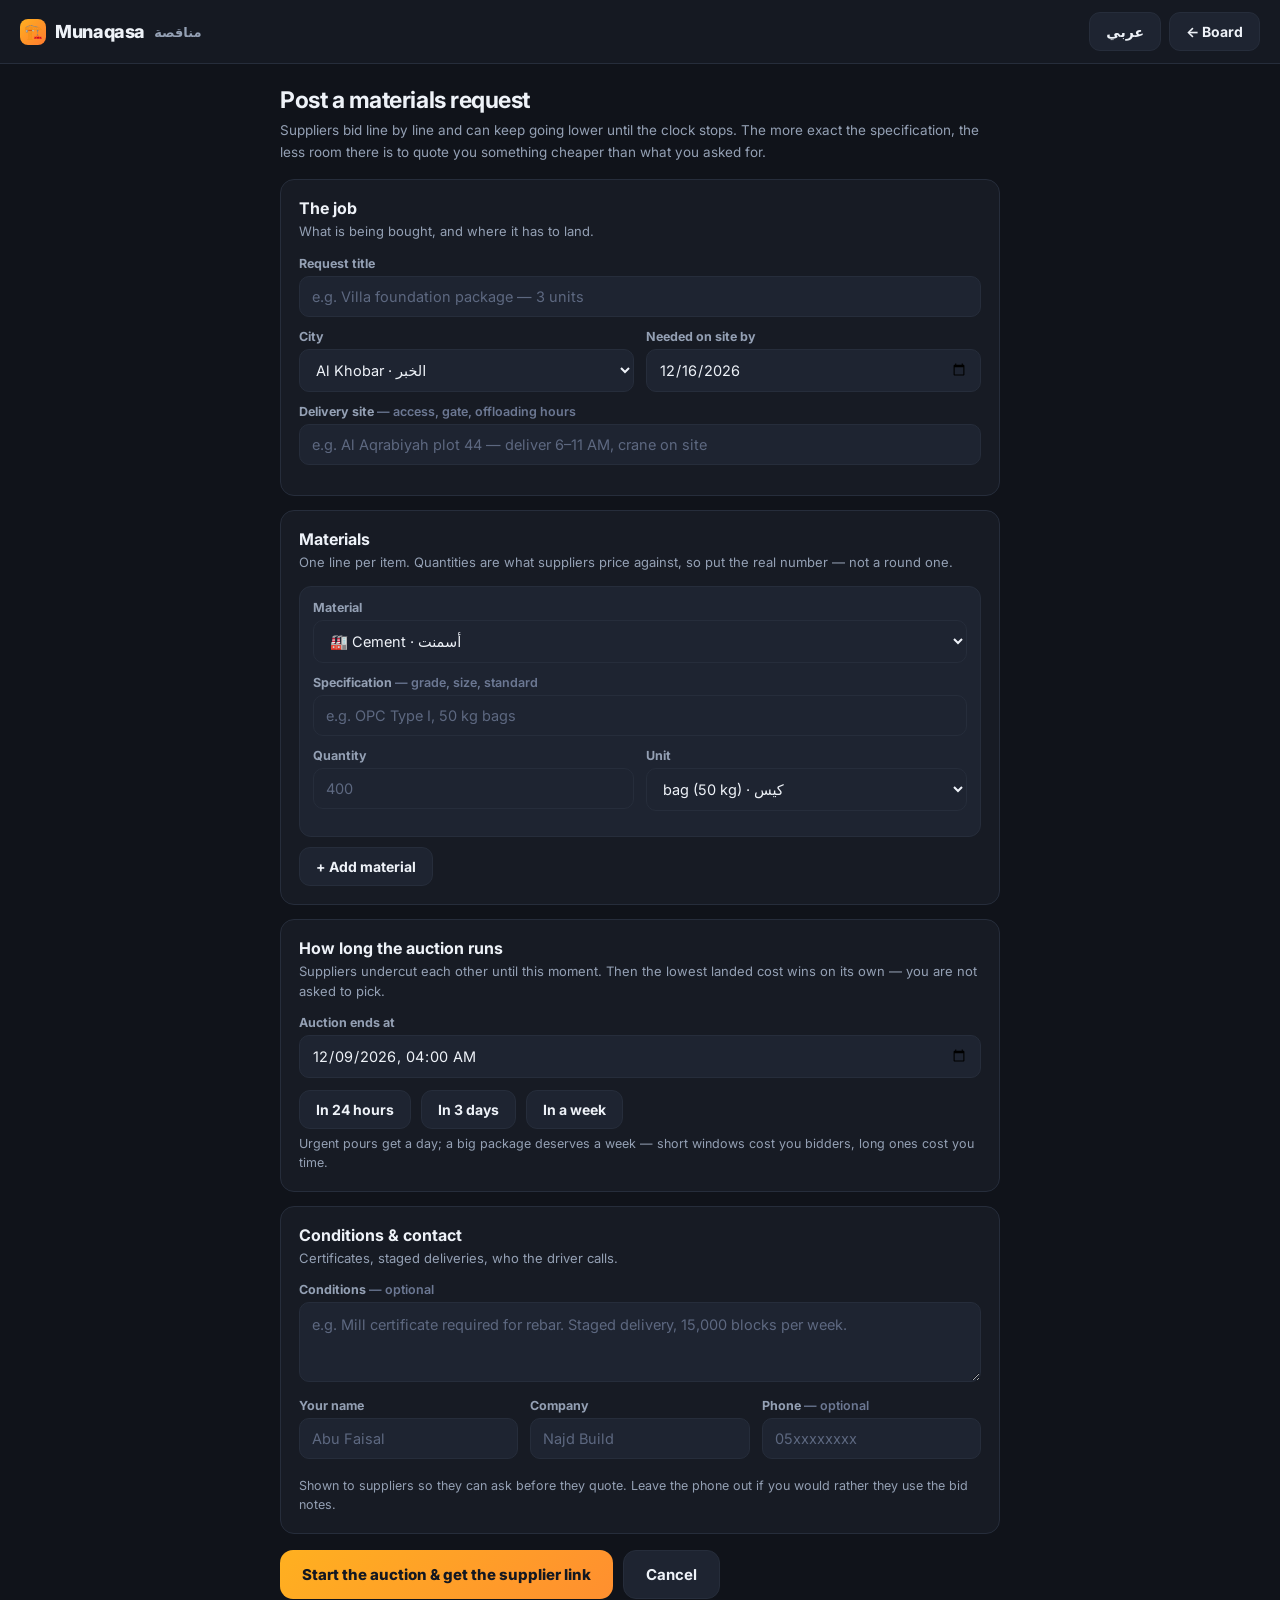
==== post.html @ 58e0b03a "deploy: a9b54c50c76e8d1e2090e8a8de7049f7b35eb583" ====
<!DOCTYPE html>
<html lang="en">
<head>
<meta charset="UTF-8" />
<meta name="viewport" content="width=device-width, initial-scale=1.0" />
<title>Post a materials request — Munaqasa</title>
<link rel="icon" href="data:image/svg+xml,%3Csvg xmlns='http://www.w3.org/2000/svg' viewBox='0 0 32 32'%3E%3Ctext y='26' font-size='26'%3E%F0%9F%8F%97%EF%B8%8F%3C/text%3E%3C/svg%3E" />
<link rel="preconnect" href="https://fonts.googleapis.com" />
<link href="https://fonts.googleapis.com/css2?family=Inter:wght@400;500;600;700;800&family=IBM+Plex+Sans+Arabic:wght@400;500;600;700&display=swap" rel="stylesheet" />
<link rel="stylesheet" href="styles.css?v=a9b54c50" />
</head>
<body data-i18n-title="title.post">
  <header class="top">
    <a class="brand" href="index.html">
      <span class="brand-mark">🏗️</span>
      <span class="brand-name">Munaqasa</span>
      <span class="brand-ar">مناقصة</span>
    </a>
    <nav>
      <button class="btn btn-ghost" id="lang-toggle" type="button">عربي</button>
      <a class="btn btn-ghost" href="index.html" data-i18n="nav.board">← Board</a>
    </nav>
  </header>

  <main class="wrap narrow">
    <h1 style="font-size:23px;letter-spacing:-.02em;margin-bottom:6px" data-i18n="p.h1">Post a materials request</h1>
    <p class="sub" data-i18n="p.sub">Suppliers bid line by line, sealed until your closing time.
       The more exact the specification, the less room there is to quote you
       something cheaper than what you asked for.</p>

    <form id="post-form" autocomplete="on">
      <section class="card">
        <h2 data-i18n="p.job">The job</h2>
        <p data-i18n="p.job.d">What is being bought, and where it has to land.</p>
        <label class="field">
          <span data-i18n="p.title">Request title</span>
          <input id="f-title" required maxlength="120" data-i18n-ph="p.title.ph" placeholder="e.g. Villa foundation package — 3 units" />
        </label>
        <div class="grid2">
          <label class="field">
            <span data-i18n="p.city">City</span>
            <select id="f-city"></select>
          </label>
          <label class="field">
            <span data-i18n="p.needed">Needed on site by</span>
            <input id="f-needed" type="date" required />
          </label>
        </div>
        <label class="field">
          <span data-i18n-html="p.site">Delivery site <em>— access, gate, offloading hours</em></span>
          <input id="f-site" maxlength="160" data-i18n-ph="p.site.ph" placeholder="e.g. Al Aqrabiyah plot 44 — deliver 6–11 AM, crane on site" />
        </label>
      </section>

      <section class="card">
        <h2 data-i18n="p.mats">Materials</h2>
        <p data-i18n="p.mats.d">One line per item. Quantities are what suppliers price against, so
           put the real number — not a round one.</p>
        <div id="lines"></div>
        <button type="button" class="btn btn-ghost" id="add-line" data-i18n="p.addline">+ Add material</button>
      </section>

      <section class="card">
        <h2 data-i18n="p.window">Bidding window</h2>
        <p data-i18n="p.window.d">Nobody — you included — can see a price before this moment. At closing
           time every bid opens at once.</p>
        <label class="field">
          <span data-i18n="p.closes">Bids close at</span>
          <input id="f-closes" type="datetime-local" required />
        </label>
        <div class="btn-row" style="margin-top:0">
          <button type="button" class="btn btn-ghost" data-close-in="24" data-i18n="p.in24">In 24 hours</button>
          <button type="button" class="btn btn-ghost" data-close-in="72" data-i18n="p.in72">In 3 days</button>
          <button type="button" class="btn btn-ghost" data-close-in="168" data-i18n="p.in168">In a week</button>
        </div>
        <p class="hint" data-i18n="p.window.hint">Urgent pours get a day; a big package deserves a week —
           short windows cost you bidders, long ones cost you time.</p>
      </section>

      <section class="card">
        <h2 data-i18n="p.cond">Conditions &amp; contact</h2>
        <p data-i18n="p.cond.d">Certificates, staged deliveries, who the driver calls.</p>
        <label class="field">
          <span data-i18n-html="p.notes">Conditions <em>— optional</em></span>
          <textarea id="f-notes" maxlength="600" data-i18n-ph="p.notes.ph" placeholder="e.g. Mill certificate required for rebar. Staged delivery, 15,000 blocks per week."></textarea>
        </label>
        <div class="grid3">
          <label class="field"><span data-i18n="p.name">Your name</span><input id="f-name" maxlength="60" data-i18n-ph="p.name.ph" placeholder="Abu Faisal" /></label>
          <label class="field"><span data-i18n="p.company">Company</span><input id="f-company" maxlength="80" data-i18n-ph="p.company.ph" placeholder="Najd Build" /></label>
          <label class="field"><span data-i18n-html="p.phone">Phone <em>— optional</em></span><input id="f-phone" type="tel" maxlength="24" placeholder="05xxxxxxxx" /></label>
        </div>
        <p class="hint" data-i18n="p.contact.hint">Shown to suppliers so they can ask before they quote.
           Leave the phone out if you would rather they use the bid notes.</p>
      </section>

      <p class="err" id="post-err" hidden></p>
      <div class="btn-row">
        <button class="btn btn-lg" type="submit" id="post-submit" data-i18n="p.submit">Post request &amp; get the supplier link</button>
        <a class="btn btn-lg btn-ghost" href="index.html" data-i18n="p.cancel">Cancel</a>
      </div>
    </form>
  </main>

<script src="config.js?v=a9b54c50"></script>
<script src="i18n.js?v=a9b54c50"></script>
<script src="core.js?v=a9b54c50"></script>
<script src="store.js?v=a9b54c50"></script>
<script src="seed.js?v=a9b54c50"></script>
<script src="post.js?v=a9b54c50"></script>
</body>
</html>
---- styles.css ----
/* Munaqasa — construction materials tenders.
   Site colours: concrete dark, safety amber, steel blue. Mobile first-class:
   this gets read on a phone in a pickup truck, so everything reflows at 760px
   and the comparison table scrolls sideways instead of shrinking to nothing. */
:root{--bg:#10131a;--panel:#171b24;--panel-2:#1e2431;--text:#eef2f8;--muted:#94a0b4;
--accent:#ffb020;--accent-2:#3d8bfd;--good:#3ddc84;--warn:#ff8a5c;--bad:#ff5a5f;
--line:#262d3b;--radius:14px}
*{box-sizing:border-box;margin:0;padding:0}
body{font-family:'Inter',system-ui,-apple-system,sans-serif;background:var(--bg);color:var(--text);
-webkit-text-size-adjust:100%}
a{color:inherit}
input,select,textarea,button{font-family:inherit}

/* ---- chrome ---------------------------------------------------------------- */
.top{position:sticky;top:0;z-index:20;display:flex;align-items:center;gap:14px;padding:12px 20px;
background:rgba(23,27,36,.9);backdrop-filter:blur(10px);border-bottom:1px solid var(--line)}
.brand{display:flex;align-items:center;gap:9px;text-decoration:none}
.brand-mark{width:26px;height:26px;display:grid;place-items:center;border-radius:8px;
background:linear-gradient(135deg,var(--accent),#ff7a2f);font-size:15px}
.brand-name{font-weight:800;font-size:18px;letter-spacing:-.02em}
.brand-ar{color:var(--muted);font-size:13px;font-weight:600}
.top nav{margin-inline-start:auto;display:flex;gap:8px;align-items:center}
.wrap{max-width:1080px;margin:0 auto;padding:22px 20px 60px}
.wrap.narrow{max-width:760px}

/* ---- buttons --------------------------------------------------------------- */
.btn{display:inline-block;padding:10px 16px;border-radius:11px;border:none;cursor:pointer;
background:linear-gradient(135deg,var(--accent),#ff8f2f);color:#141821;font-size:14px;font-weight:800;
text-decoration:none;text-align:center;white-space:nowrap}
.btn:disabled{opacity:.45;cursor:not-allowed}
.btn-ghost{background:var(--panel-2);border:1px solid var(--line);color:var(--text);font-weight:700}
.btn-blue{background:linear-gradient(135deg,var(--accent-2),#6c5ce7);color:#fff}
.btn-lg{padding:14px 22px;font-size:15px;border-radius:13px}
.btn-row{display:flex;gap:10px;flex-wrap:wrap;margin-top:16px}

/* ---- hero ------------------------------------------------------------------ */
.hero{background:linear-gradient(135deg,var(--panel-2),var(--panel));border:1px solid var(--line);
border-radius:20px;padding:24px;margin-bottom:22px}
.hero h1{font-size:26px;line-height:1.2;letter-spacing:-.02em;margin-bottom:8px}
.hero p{color:var(--muted);font-size:14.5px;line-height:1.55;max-width:62ch}
.hero .btn-row{margin-top:18px}
.how{display:grid;grid-template-columns:repeat(3,1fr);gap:12px;margin-top:20px}
.how div{background:rgba(0,0,0,.18);border:1px solid var(--line);border-radius:12px;padding:12px 13px}
.how b{display:block;font-size:12.5px;color:var(--accent);letter-spacing:.05em;text-transform:uppercase;margin-bottom:4px}
.how span{color:var(--muted);font-size:13px;line-height:1.45}

/* ---- section headers + filters --------------------------------------------- */
.sec-head{display:flex;align-items:baseline;gap:10px;margin:26px 0 12px}
.sec-head h2{font-size:18px;letter-spacing:-.01em}
.sec-head span{color:var(--muted);font-size:13px}
.chips{display:flex;gap:8px;overflow-x:auto;padding-bottom:4px;scrollbar-width:none;margin-bottom:14px}
.chips::-webkit-scrollbar{display:none}
.chip{flex:0 0 auto;padding:7px 14px;border-radius:999px;border:1px solid var(--line);background:var(--panel-2);
color:var(--muted);font-size:13px;font-weight:600;cursor:pointer;white-space:nowrap}
.chip.active{background:linear-gradient(135deg,var(--accent),#ff8f2f);border-color:transparent;color:#141821}

/* ---- tender cards ---------------------------------------------------------- */
.board{display:grid;grid-template-columns:repeat(auto-fill,minmax(320px,1fr));gap:14px}
.tcard{display:flex;flex-direction:column;text-align:start;width:100%;background:var(--panel);border:1px solid var(--line);
border-radius:var(--radius);padding:15px;cursor:pointer;color:var(--text);text-decoration:none;
transition:transform .15s ease,border-color .15s ease}
.tcard:hover{transform:translateY(-2px);border-color:var(--accent)}
.tcard .ref{color:var(--muted);font-size:11.5px;font-weight:700;letter-spacing:.08em}
.tcard h3{font-size:15.5px;font-weight:700;line-height:1.35;margin:5px 0 8px}
.tcard .mats{display:flex;gap:6px;flex-wrap:wrap;margin-bottom:9px}
.mtag{display:inline-flex;align-items:center;gap:5px;background:var(--panel-2);border:1px solid var(--line);
border-radius:8px;padding:3px 8px;font-size:12px;color:var(--muted)}
.tcard .meta{color:var(--muted);font-size:12.5px;line-height:1.5}
.tcard .foot{display:flex;align-items:center;gap:8px;flex-wrap:wrap;margin-top:auto;padding-top:11px;
border-top:1px solid var(--line)}
.tcard .foot .bidcount{margin-inline-start:auto}
.bidcount{font-size:12.5px;font-weight:700;color:var(--accent-2)}
.empty{color:var(--muted);font-size:14px;background:var(--panel);border:1px dashed var(--line);
border-radius:var(--radius);padding:22px;text-align:center}

/* ---- status badges --------------------------------------------------------- */
.badge{display:inline-block;font-size:11px;font-weight:800;letter-spacing:.06em;padding:3px 9px;border-radius:7px;white-space:nowrap}
.badge.live{background:linear-gradient(135deg,#7dffa8,var(--good));color:#101a13}
.badge.closing{background:linear-gradient(135deg,#ffd166,var(--warn));color:#1a1410}
.badge.ended{background:linear-gradient(135deg,#8fc4ff,var(--accent-2));color:#0d1524}
.badge.mine{background:var(--panel-2);border:1px solid var(--accent);color:var(--accent)}

/* ---- forms ----------------------------------------------------------------- */
.card{background:var(--panel);border:1px solid var(--line);border-radius:var(--radius);padding:18px;margin-bottom:14px}
.card > h2{font-size:16px;margin-bottom:4px}
.card > h2 + p{color:var(--muted);font-size:13px;line-height:1.5;margin-bottom:14px}
.grid2{display:grid;grid-template-columns:1fr 1fr;gap:12px}
.grid3{display:grid;grid-template-columns:1fr 1fr 1fr;gap:12px}
.field{display:block;margin-bottom:12px}
.field > span{display:block;font-size:12.5px;font-weight:700;color:var(--muted);margin-bottom:5px}
.field > span em{font-style:normal;color:#6c7893;font-weight:600}
input,select,textarea{width:100%;padding:11px 12px;border-radius:10px;border:1px solid var(--line);
background:var(--panel-2);color:var(--text);font-size:14.5px}
input:focus,select:focus,textarea:focus{outline:2px solid var(--accent-2);outline-offset:-1px}
input::placeholder,textarea::placeholder{color:#5d6880}
textarea{min-height:80px;resize:vertical;line-height:1.5}
.hint{color:var(--muted);font-size:12.5px;line-height:1.5;margin-top:6px}
.err{color:var(--bad);font-size:13px;font-weight:600;margin-top:10px}
.ok{color:var(--good);font-size:13px;font-weight:600;margin-top:10px}

/* ---- request line items ---------------------------------------------------- */
.line{background:var(--panel-2);border:1px solid var(--line);border-radius:12px;padding:13px;margin-bottom:10px;position:relative}
.line .rm{position:absolute;top:9px;inset-inline-end:9px;background:none;border:none;color:var(--muted);font-size:16px;cursor:pointer;padding:2px 6px}
.line .rm:hover{color:var(--bad)}
.qty-row{display:grid;grid-template-columns:1fr 1fr;gap:12px}

/* ---- tender detail --------------------------------------------------------- */
.head-row{display:flex;align-items:flex-start;gap:12px;flex-wrap:wrap;margin-bottom:6px}
.head-row h1{font-size:23px;line-height:1.25;letter-spacing:-.02em;flex:1 1 300px}
.sub{color:var(--muted);font-size:13.5px;line-height:1.6;margin-bottom:16px}
.facts{display:grid;grid-template-columns:repeat(auto-fit,minmax(150px,1fr));gap:10px;margin:14px 0}
.fact{background:var(--panel-2);border:1px solid var(--line);border-radius:11px;padding:11px 13px}
.fact b{display:block;font-size:11.5px;color:var(--muted);letter-spacing:.05em;text-transform:uppercase;margin-bottom:3px}
.fact span{font-size:14.5px;font-weight:700}
table{width:100%;border-collapse:collapse;font-size:13.5px}
th,td{text-align:start;padding:9px 10px;border-bottom:1px solid var(--line);vertical-align:top}
th{color:var(--muted);font-size:11.5px;letter-spacing:.05em;text-transform:uppercase;font-weight:700;white-space:nowrap}
td.num,th.num{text-align:end;white-space:nowrap;font-variant-numeric:tabular-nums}
.scroll-x{overflow-x:auto;-webkit-overflow-scrolling:touch;margin:0 -18px;padding:0 18px}
.spec{color:var(--muted);font-size:12.5px;line-height:1.45;margin-top:2px}

/* ---- the live ticker -------------------------------------------------------
   The price to beat, big enough to read across a site office. */
.ticker{background:linear-gradient(135deg,rgba(61,220,132,.14),rgba(61,139,253,.10));
border:1px solid rgba(61,220,132,.4);border-radius:var(--radius);padding:20px;text-align:center;margin-bottom:14px}
.ticker.empty{background:var(--panel);border-style:dashed;border-color:var(--line)}
.ticker-label{font-size:12px;font-weight:800;letter-spacing:.08em;text-transform:uppercase;color:var(--muted)}
.ticker-price{font-size:40px;font-weight:800;letter-spacing:-.03em;line-height:1.1;margin:6px 0 2px;
font-variant-numeric:tabular-nums}
.ticker-who{font-size:14px;font-weight:700}
.ticker-clock{margin-top:8px;display:inline-block;padding:4px 12px;border-radius:999px;
background:rgba(0,0,0,.25);font-size:13px;font-weight:700;color:var(--accent)}
.ticker p{color:var(--muted);font-size:13.5px;line-height:1.55;max-width:52ch;margin:6px auto 0}
.pulse{color:var(--good);font-weight:700;letter-spacing:0;text-transform:none;animation:pulse 2s ease-in-out infinite}
@keyframes pulse{0%,100%{opacity:.35}50%{opacity:1}}
.target{display:inline-block;background:rgba(255,176,32,.14);border:1px solid rgba(255,176,32,.4);
border-radius:10px;padding:7px 12px;font-size:13.5px;font-weight:700;color:var(--accent);margin-bottom:10px}
.mystanding h2{color:var(--good)}
.cmp .who .you{font-size:11px;font-weight:800;color:var(--accent);letter-spacing:.04em}

/* ---- price-drop history ---------------------------------------------------- */
.history{list-style:none;margin-top:4px}
.history li{display:flex;align-items:baseline;gap:10px;padding:8px 0;border-bottom:1px solid var(--line);font-size:13.5px}
.history li:last-child{border-bottom:none}
.h-price{font-weight:800;font-variant-numeric:tabular-nums;min-width:110px}
.h-who{flex:1;color:var(--text)}
.h-when{color:var(--muted);font-size:12px;white-space:nowrap}

/* ---- comparison ------------------------------------------------------------ */
.cmp td{white-space:nowrap}
.cmp .who{white-space:normal;min-width:170px}
.cmp .who b{display:block;font-size:14px}
.cmp .who span{color:var(--muted);font-size:12px}
.rank{display:inline-grid;place-items:center;width:22px;height:22px;border-radius:7px;background:var(--panel-2);
border:1px solid var(--line);font-size:12px;font-weight:800;color:var(--muted)}
.rank.first{background:linear-gradient(135deg,var(--accent),#ff8f2f);border-color:transparent;color:#141821}
tr.winner td{background:rgba(255,176,32,.07)}
tr.partial td{opacity:.72}
.best{color:var(--good);font-weight:700}
.delta{color:var(--muted);font-size:12px}
.weight{display:flex;align-items:center;gap:12px;margin:14px 0 4px;flex-wrap:wrap}
.weight input[type=range]{flex:1 1 200px;width:auto;padding:0;background:none;border:none}
.weight label{font-size:12.5px;font-weight:700;color:var(--muted)}
.split{background:var(--panel-2);border:1px solid var(--line);border-radius:12px;padding:15px;margin-top:14px}
.split h3{font-size:14.5px;margin-bottom:6px}
.split .save{font-size:20px;font-weight:800;color:var(--good);margin:6px 0}
.split .save.thin{color:var(--muted)}
.market{color:var(--accent-2);font-size:12px;font-weight:600;margin-top:3px}
.awarded-note{background:rgba(255,176,32,.1);border:1px solid rgba(255,176,32,.4);border-radius:12px;
padding:14px;margin-bottom:14px;font-size:14px;line-height:1.55}

/* ---- bid line inputs ------------------------------------------------------- */
.bidline{display:grid;grid-template-columns:1fr 150px;gap:12px;align-items:center;
padding:11px 0;border-bottom:1px solid var(--line)}
.bidline:last-of-type{border-bottom:none}
.bidline .what b{font-size:14px}
.bidline input{text-align:end;font-variant-numeric:tabular-nums}
.linesum{color:var(--muted);font-size:12.5px;text-align:end;margin-top:4px;min-height:17px}
.totals{background:var(--panel-2);border:1px solid var(--line);border-radius:12px;padding:14px;margin-top:14px}
.totals div{display:flex;justify-content:space-between;gap:10px;font-size:13.5px;padding:4px 0;color:var(--muted)}
.totals div.grand{font-size:17px;font-weight:800;color:var(--text);border-top:1px solid var(--line);margin-top:6px;padding-top:10px}

/* ---- Arabic / RTL ----------------------------------------------------------
   Flex, grid and the logical properties above mirror the layout by themselves
   when i18n.js sets dir=rtl; what is left is typography. */
[dir=rtl] body{font-family:'IBM Plex Sans Arabic','Inter',system-ui,sans-serif}
[dir=rtl] *{letter-spacing:0 !important}
[dir=rtl] .brand-ar{font-size:14px;color:var(--text)}
[dir=rtl] input[type=tel],[dir=rtl] input[type=number]{direction:ltr;text-align:end}

/* ---- mobile ---------------------------------------------------------------- */
.swipe{display:none}
@media (max-width:760px){
  .swipe{display:block;margin:0 0 8px}
  .wrap{padding:16px 14px 48px}
  .top{padding:10px 14px}
  .top nav .btn{padding:8px 12px;font-size:13px}
  .top nav .nav-post{display:none}
  .brand-ar{display:none}
  .hero{padding:18px;border-radius:16px}
  .hero h1{font-size:21px}
  .how{grid-template-columns:1fr}
  .grid2,.grid3,.qty-row{grid-template-columns:1fr}
  .board{grid-template-columns:1fr}
  .head-row h1{font-size:20px}
  .scroll-x{margin:0 -14px;padding:0 14px}
  .bidline{grid-template-columns:1fr;gap:6px}
  .bidline input{text-align:start}
}
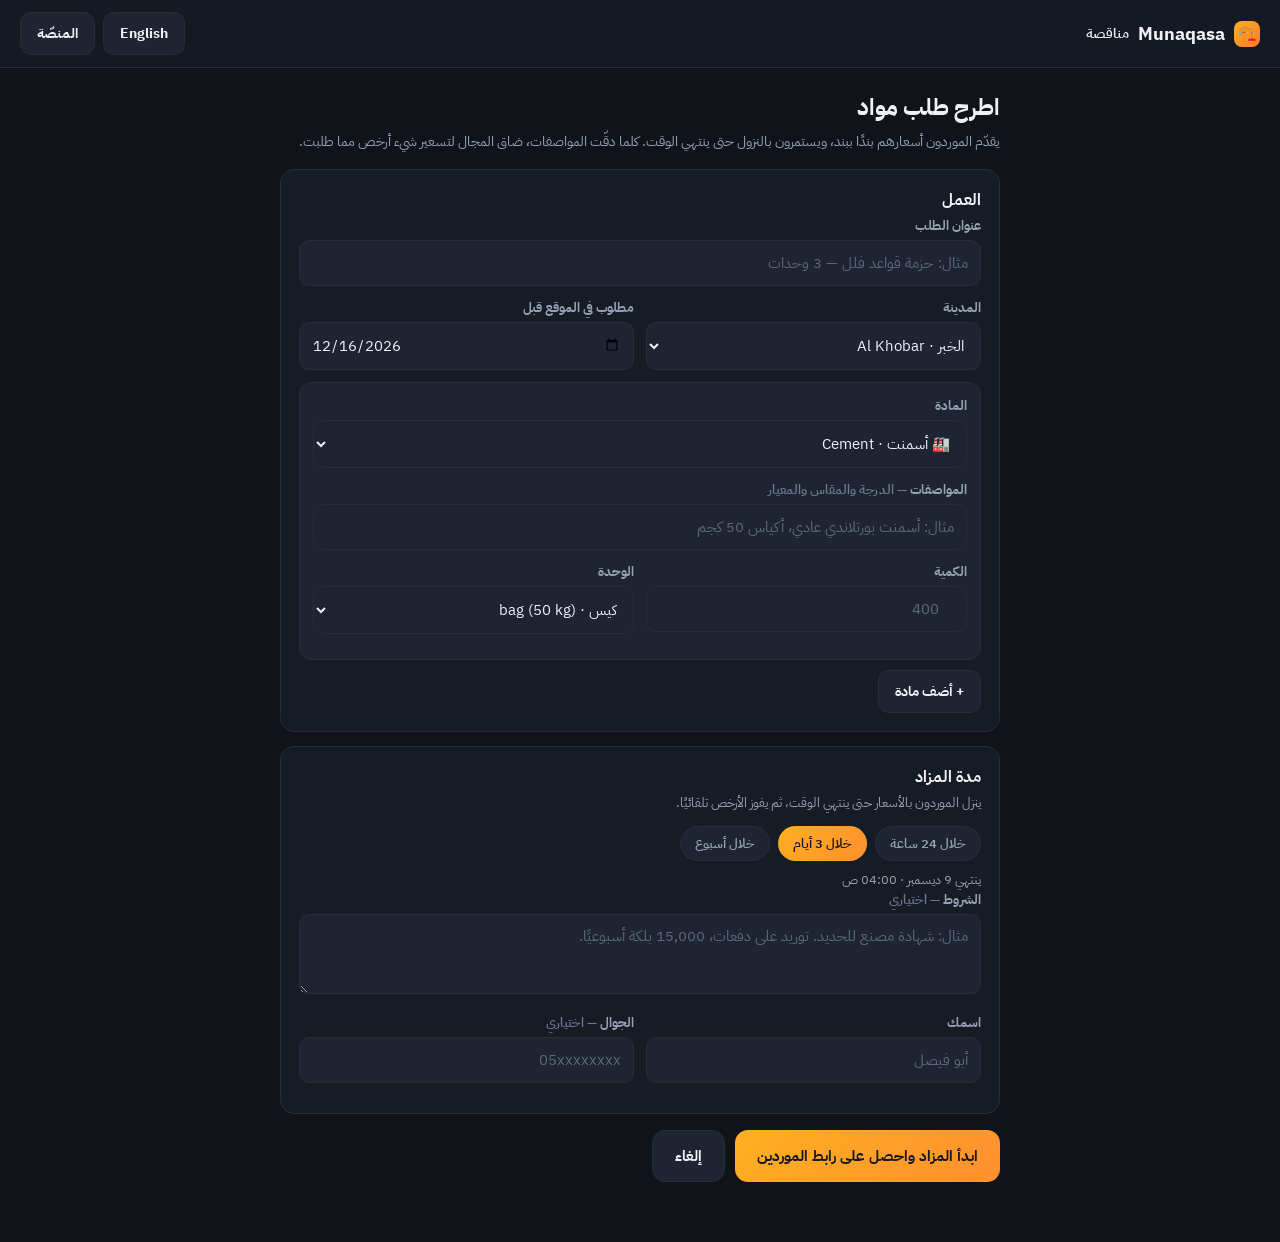
==== commit 143a4c67: "Arabic first, and much simpler The app now opens in Arabic for everyone — the interface, and the sam" ====
--- a/post.html
+++ b/post.html
@@ -7,7 +7,7 @@
 <link rel="icon" href="data:image/svg+xml,%3Csvg xmlns='http://www.w3.org/2000/svg' viewBox='0 0 32 32'%3E%3Ctext y='26' font-size='26'%3E%F0%9F%8F%97%EF%B8%8F%3C/text%3E%3C/svg%3E" />
 <link rel="preconnect" href="https://fonts.googleapis.com" />
 <link href="https://fonts.googleapis.com/css2?family=Inter:wght@400;500;600;700;800&family=IBM+Plex+Sans+Arabic:wght@400;500;600;700&display=swap" rel="stylesheet" />
-<link rel="stylesheet" href="styles.css?v=a9b54c50" />
+<link rel="stylesheet" href="styles.css?v=__BUILD__" />
 </head>
 <body data-i18n-title="title.post">
   <header class="top">
@@ -31,7 +31,6 @@
     <form id="post-form" autocomplete="on">
       <section class="card">
         <h2 data-i18n="p.job">The job</h2>
-        <p data-i18n="p.job.d">What is being bought, and where it has to land.</p>
         <label class="field">
           <span data-i18n="p.title">Request title</span>
           <input id="f-title" required maxlength="120" data-i18n-ph="p.title.ph" placeholder="e.g. Villa foundation package — 3 units" />
@@ -46,66 +45,42 @@
             <input id="f-needed" type="date" required />
           </label>
         </div>
-        <label class="field">
-          <span data-i18n-html="p.site">Delivery site <em>— access, gate, offloading hours</em></span>
-          <input id="f-site" maxlength="160" data-i18n-ph="p.site.ph" placeholder="e.g. Al Aqrabiyah plot 44 — deliver 6–11 AM, crane on site" />
-        </label>
-      </section>
-
-      <section class="card">
-        <h2 data-i18n="p.mats">Materials</h2>
-        <p data-i18n="p.mats.d">One line per item. Quantities are what suppliers price against, so
-           put the real number — not a round one.</p>
         <div id="lines"></div>
         <button type="button" class="btn btn-ghost" id="add-line" data-i18n="p.addline">+ Add material</button>
       </section>
 
       <section class="card">
-        <h2 data-i18n="p.window">Bidding window</h2>
-        <p data-i18n="p.window.d">Nobody — you included — can see a price before this moment. At closing
-           time every bid opens at once.</p>
-        <label class="field">
-          <span data-i18n="p.closes">Bids close at</span>
-          <input id="f-closes" type="datetime-local" required />
-        </label>
-        <div class="btn-row" style="margin-top:0">
-          <button type="button" class="btn btn-ghost" data-close-in="24" data-i18n="p.in24">In 24 hours</button>
-          <button type="button" class="btn btn-ghost" data-close-in="72" data-i18n="p.in72">In 3 days</button>
-          <button type="button" class="btn btn-ghost" data-close-in="168" data-i18n="p.in168">In a week</button>
+        <h2 data-i18n="p.window">How long the auction runs</h2>
+        <p data-i18n="p.window.d">Suppliers keep lowering until the time is up. Then the cheapest wins by itself.</p>
+        <div class="chips" style="margin-bottom:6px">
+          <button type="button" class="chip" data-close-in="24" data-i18n="p.in24">In 24 hours</button>
+          <button type="button" class="chip active" data-close-in="72" data-i18n="p.in72">In 3 days</button>
+          <button type="button" class="chip" data-close-in="168" data-i18n="p.in168">In a week</button>
         </div>
-        <p class="hint" data-i18n="p.window.hint">Urgent pours get a day; a big package deserves a week —
-           short windows cost you bidders, long ones cost you time.</p>
-      </section>
-
-      <section class="card">
-        <h2 data-i18n="p.cond">Conditions &amp; contact</h2>
-        <p data-i18n="p.cond.d">Certificates, staged deliveries, who the driver calls.</p>
+        <p class="hint" id="closes-note"></p>
         <label class="field">
           <span data-i18n-html="p.notes">Conditions <em>— optional</em></span>
           <textarea id="f-notes" maxlength="600" data-i18n-ph="p.notes.ph" placeholder="e.g. Mill certificate required for rebar. Staged delivery, 15,000 blocks per week."></textarea>
         </label>
-        <div class="grid3">
+        <div class="grid2">
           <label class="field"><span data-i18n="p.name">Your name</span><input id="f-name" maxlength="60" data-i18n-ph="p.name.ph" placeholder="Abu Faisal" /></label>
-          <label class="field"><span data-i18n="p.company">Company</span><input id="f-company" maxlength="80" data-i18n-ph="p.company.ph" placeholder="Najd Build" /></label>
           <label class="field"><span data-i18n-html="p.phone">Phone <em>— optional</em></span><input id="f-phone" type="tel" maxlength="24" placeholder="05xxxxxxxx" /></label>
         </div>
-        <p class="hint" data-i18n="p.contact.hint">Shown to suppliers so they can ask before they quote.
-           Leave the phone out if you would rather they use the bid notes.</p>
       </section>
 
       <p class="err" id="post-err" hidden></p>
       <div class="btn-row">
-        <button class="btn btn-lg" type="submit" id="post-submit" data-i18n="p.submit">Post request &amp; get the supplier link</button>
+        <button class="btn btn-lg" type="submit" id="post-submit" data-i18n="p.submit">Start the auction &amp; get the supplier link</button>
         <a class="btn btn-lg btn-ghost" href="index.html" data-i18n="p.cancel">Cancel</a>
       </div>
     </form>
   </main>
 
-<script src="config.js?v=a9b54c50"></script>
-<script src="i18n.js?v=a9b54c50"></script>
-<script src="core.js?v=a9b54c50"></script>
-<script src="store.js?v=a9b54c50"></script>
-<script src="seed.js?v=a9b54c50"></script>
-<script src="post.js?v=a9b54c50"></script>
+<script src="config.js?v=__BUILD__"></script>
+<script src="i18n.js?v=__BUILD__"></script>
+<script src="core.js?v=__BUILD__"></script>
+<script src="store.js?v=__BUILD__"></script>
+<script src="seed.js?v=__BUILD__"></script>
+<script src="post.js?v=__BUILD__"></script>
 </body>
 </html>
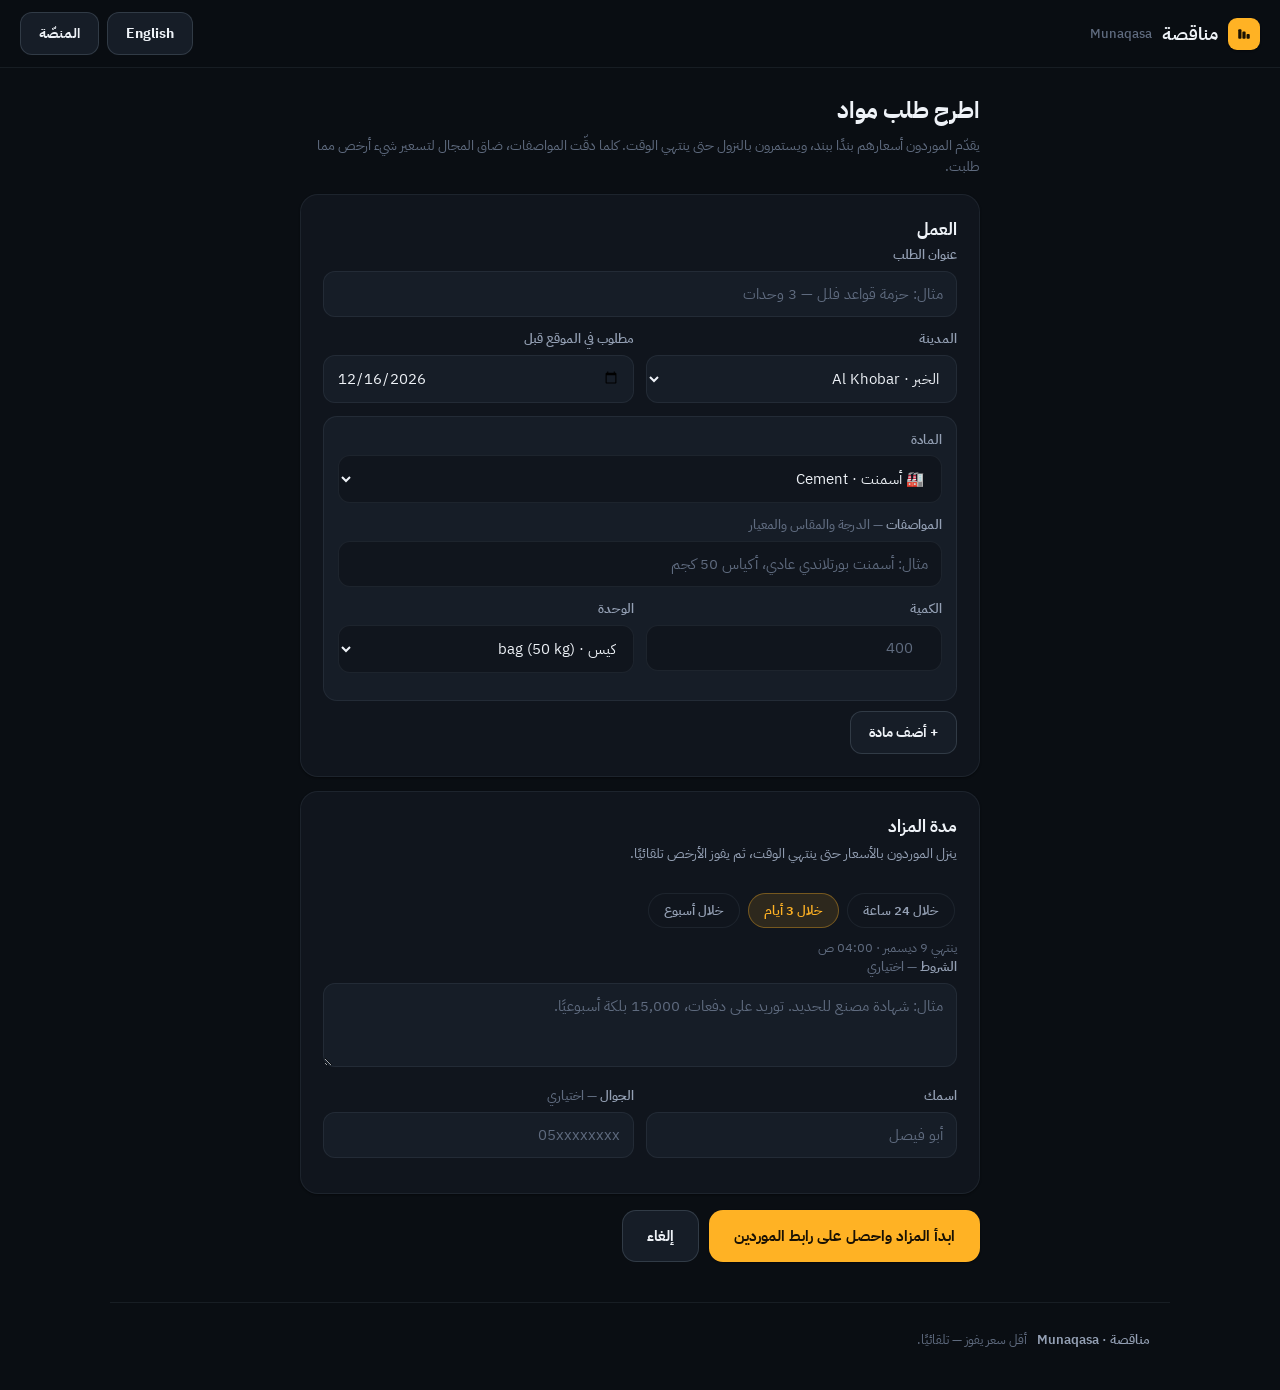
==== commit d26d1eca: "Design pass: credible, modern, and shareable A full restyle plus the pieces that make a link worth s" ====
--- a/post.html
+++ b/post.html
@@ -1,80 +1,98 @@
 <!DOCTYPE html>
-<html lang="en">
+<html lang="ar" dir="rtl">
 <head>
 <meta charset="UTF-8" />
-<meta name="viewport" content="width=device-width, initial-scale=1.0" />
-<title>Post a materials request — Munaqasa</title>
-<link rel="icon" href="data:image/svg+xml,%3Csvg xmlns='http://www.w3.org/2000/svg' viewBox='0 0 32 32'%3E%3Ctext y='26' font-size='26'%3E%F0%9F%8F%97%EF%B8%8F%3C/text%3E%3C/svg%3E" />
+<meta name="viewport" content="width=device-width, initial-scale=1.0, viewport-fit=cover" />
+<title>اطرح طلب مواد — مناقصة</title>
+<meta name="description" content="اكتب المواد والكميات وابدأ المزاد — الموردون ينزلون السعر حتى ينتهي الوقت." />
+<meta name="theme-color" content="#0a0e13" />
+<link rel="icon" href="icon.svg" type="image/svg+xml" />
+<link rel="apple-touch-icon" href="icon-192.png" />
+<link rel="manifest" href="manifest.webmanifest" />
+<meta property="og:type" content="website" />
+<meta property="og:site_name" content="مناقصة · Munaqasa" />
+<meta property="og:title" content="اطرح طلب مواد — مناقصة" />
+<meta property="og:description" content="اكتب المواد والكميات وابدأ المزاد — الموردون ينزلون السعر حتى ينتهي الوقت." />
+<meta property="og:url" content="https://yasser1164-ux.github.io/munaqasa/post.html" />
+<meta property="og:image" content="https://yasser1164-ux.github.io/munaqasa/og.png" />
+<meta property="og:image:width" content="1200" />
+<meta property="og:image:height" content="630" />
+<meta property="og:locale" content="ar_SA" />
+<meta name="twitter:card" content="summary_large_image" />
 <link rel="preconnect" href="https://fonts.googleapis.com" />
-<link href="https://fonts.googleapis.com/css2?family=Inter:wght@400;500;600;700;800&family=IBM+Plex+Sans+Arabic:wght@400;500;600;700&display=swap" rel="stylesheet" />
+<link rel="preconnect" href="https://fonts.gstatic.com" crossorigin />
+<link href="https://fonts.googleapis.com/css2?family=Inter:wght@400;500;600;700&family=IBM+Plex+Sans+Arabic:wght@400;500;600;700&display=swap" rel="stylesheet" />
 <link rel="stylesheet" href="styles.css?v=__BUILD__" />
 </head>
 <body data-i18n-title="title.post">
   <header class="top">
     <a class="brand" href="index.html">
-      <span class="brand-mark">🏗️</span>
-      <span class="brand-name">Munaqasa</span>
-      <span class="brand-ar">مناقصة</span>
+      <span class="brand-mark" aria-hidden="true"><svg viewBox="0 0 512 512" xmlns="http://www.w3.org/2000/svg"><g fill="#191104"><rect x="92" y="120" width="92" height="272" rx="26"/><rect x="210" y="188" width="92" height="204" rx="26"/><rect x="328" y="256" width="92" height="136" rx="26"/></g></svg></span>
+      <span class="brand-name">مناقصة</span>
+      <span class="brand-ar">Munaqasa</span>
     </a>
     <nav>
-      <button class="btn btn-ghost" id="lang-toggle" type="button">عربي</button>
-      <a class="btn btn-ghost" href="index.html" data-i18n="nav.board">← Board</a>
+      <button class="btn btn-ghost" id="lang-toggle" type="button">English</button>
+      <a class="btn btn-ghost" href="index.html" data-i18n="nav.board">المنصّة</a>
     </nav>
   </header>
 
   <main class="wrap narrow">
-    <h1 style="font-size:23px;letter-spacing:-.02em;margin-bottom:6px" data-i18n="p.h1">Post a materials request</h1>
-    <p class="sub" data-i18n="p.sub">Suppliers bid line by line, sealed until your closing time.
-       The more exact the specification, the less room there is to quote you
-       something cheaper than what you asked for.</p>
+    <h1 style="font-size:23px;margin-bottom:6px" data-i18n="p.h1">اطرح طلب مواد</h1>
+    <p class="sub" data-i18n="p.sub">يقدّم الموردون أسعارهم بندًا ببند، ويستمرون بالنزول حتى ينتهي الوقت. كلما دقّت المواصفات، ضاق المجال لتسعير شيء أرخص مما طلبت.</p>
 
     <form id="post-form" autocomplete="on">
       <section class="card">
-        <h2 data-i18n="p.job">The job</h2>
+        <h2 data-i18n="p.job">العمل</h2>
         <label class="field">
-          <span data-i18n="p.title">Request title</span>
-          <input id="f-title" required maxlength="120" data-i18n-ph="p.title.ph" placeholder="e.g. Villa foundation package — 3 units" />
+          <span data-i18n="p.title">عنوان الطلب</span>
+          <input id="f-title" required maxlength="120" data-i18n-ph="p.title.ph" placeholder="مثال: حزمة قواعد فلل — 3 وحدات" />
         </label>
         <div class="grid2">
           <label class="field">
-            <span data-i18n="p.city">City</span>
+            <span data-i18n="p.city">المدينة</span>
             <select id="f-city"></select>
           </label>
           <label class="field">
-            <span data-i18n="p.needed">Needed on site by</span>
+            <span data-i18n="p.needed">مطلوب في الموقع قبل</span>
             <input id="f-needed" type="date" required />
           </label>
         </div>
         <div id="lines"></div>
-        <button type="button" class="btn btn-ghost" id="add-line" data-i18n="p.addline">+ Add material</button>
+        <button type="button" class="btn btn-ghost" id="add-line" data-i18n="p.addline">+ أضف مادة</button>
       </section>
 
       <section class="card">
-        <h2 data-i18n="p.window">How long the auction runs</h2>
-        <p data-i18n="p.window.d">Suppliers keep lowering until the time is up. Then the cheapest wins by itself.</p>
+        <h2 data-i18n="p.window">مدة المزاد</h2>
+        <p data-i18n="p.window.d">ينزل الموردون بالأسعار حتى ينتهي الوقت، ثم يفوز الأرخص تلقائيًا.</p>
         <div class="chips" style="margin-bottom:6px">
-          <button type="button" class="chip" data-close-in="24" data-i18n="p.in24">In 24 hours</button>
-          <button type="button" class="chip active" data-close-in="72" data-i18n="p.in72">In 3 days</button>
-          <button type="button" class="chip" data-close-in="168" data-i18n="p.in168">In a week</button>
+          <button type="button" class="chip" data-close-in="24" data-i18n="p.in24">خلال 24 ساعة</button>
+          <button type="button" class="chip active" data-close-in="72" data-i18n="p.in72">خلال 3 أيام</button>
+          <button type="button" class="chip" data-close-in="168" data-i18n="p.in168">خلال أسبوع</button>
         </div>
         <p class="hint" id="closes-note"></p>
         <label class="field">
-          <span data-i18n-html="p.notes">Conditions <em>— optional</em></span>
-          <textarea id="f-notes" maxlength="600" data-i18n-ph="p.notes.ph" placeholder="e.g. Mill certificate required for rebar. Staged delivery, 15,000 blocks per week."></textarea>
+          <span data-i18n-html="p.notes">الشروط <em>— اختياري</em></span>
+          <textarea id="f-notes" maxlength="600" data-i18n-ph="p.notes.ph" placeholder="مثال: شهادة مصنع للحديد. توريد على دفعات، 15,000 بلكة أسبوعيًا."></textarea>
         </label>
         <div class="grid2">
-          <label class="field"><span data-i18n="p.name">Your name</span><input id="f-name" maxlength="60" data-i18n-ph="p.name.ph" placeholder="Abu Faisal" /></label>
-          <label class="field"><span data-i18n-html="p.phone">Phone <em>— optional</em></span><input id="f-phone" type="tel" maxlength="24" placeholder="05xxxxxxxx" /></label>
+          <label class="field"><span data-i18n="p.name">اسمك</span><input id="f-name" maxlength="60" data-i18n-ph="p.name.ph" placeholder="أبو فيصل" /></label>
+          <label class="field"><span data-i18n-html="p.phone">الجوال <em>— اختياري</em></span><input id="f-phone" type="tel" maxlength="24" placeholder="05xxxxxxxx" /></label>
         </div>
       </section>
 
       <p class="err" id="post-err" hidden></p>
       <div class="btn-row">
-        <button class="btn btn-lg" type="submit" id="post-submit" data-i18n="p.submit">Start the auction &amp; get the supplier link</button>
-        <a class="btn btn-lg btn-ghost" href="index.html" data-i18n="p.cancel">Cancel</a>
+        <button class="btn btn-lg" type="submit" id="post-submit" data-i18n="p.submit">ابدأ المزاد واحصل على رابط الموردين</button>
+        <a class="btn btn-lg btn-ghost" href="index.html" data-i18n="p.cancel">إلغاء</a>
       </div>
     </form>
   </main>
+
+  <footer class="foot-site">
+    <b>مناقصة · Munaqasa</b>
+    <span data-i18n="foot.tag">أقل سعر يفوز — تلقائيًا.</span>
+  </footer>
 
 <script src="config.js?v=__BUILD__"></script>
 <script src="i18n.js?v=__BUILD__"></script>
--- a/styles.css
+++ b/styles.css
@@ -1,209 +1,308 @@
-/* Munaqasa — construction materials tenders.
-   Site colours: concrete dark, safety amber, steel blue. Mobile first-class:
-   this gets read on a phone in a pickup truck, so everything reflows at 760px
-   and the comparison table scrolls sideways instead of shrinking to nothing. */
-:root{--bg:#10131a;--panel:#171b24;--panel-2:#1e2431;--text:#eef2f8;--muted:#94a0b4;
---accent:#ffb020;--accent-2:#3d8bfd;--good:#3ddc84;--warn:#ff8a5c;--bad:#ff5a5f;
---line:#262d3b;--radius:14px}
+/* Munaqasa · مناقصة — live auctions for construction materials.
+   Design language: near-black engineering surfaces, one warm amber accent,
+   hairline borders, soft depth. Arabic-first (the page ships as RTL); the
+   layout mirrors itself through logical properties when English is chosen.
+   No decorative gradients on controls — color means something or it is not
+   there. Numbers are always tabular. */
+
+:root{
+  --bg:#0a0e13;
+  --surface:#10151d;
+  --surface-2:#161d27;
+  --surface-3:#1c2532;
+  --line:rgba(148,163,184,.10);
+  --line-strong:rgba(148,163,184,.22);
+  --text:#eef2f7;
+  --muted:#94a0b4;
+  --faint:#5f6b7f;
+  --accent:#ffb224;
+  --accent-soft:rgba(255,178,36,.12);
+  --accent-line:rgba(255,178,36,.35);
+  --accent-ink:#191104;
+  --green:#3ddc84;
+  --green-soft:rgba(61,220,132,.10);
+  --green-line:rgba(61,220,132,.32);
+  --red:#ff6b6b;
+  --blue:#6db3ff;
+  --radius:14px;
+  --radius-lg:18px;
+  --shadow:0 1px 2px rgba(0,0,0,.45),0 12px 32px -12px rgba(0,0,0,.55);
+  --shadow-sm:0 1px 2px rgba(0,0,0,.4);
+  --ring:0 0 0 2px var(--bg),0 0 0 4px var(--accent);
+}
 *{box-sizing:border-box;margin:0;padding:0}
-body{font-family:'Inter',system-ui,-apple-system,sans-serif;background:var(--bg);color:var(--text);
--webkit-text-size-adjust:100%}
+html{scroll-behavior:smooth}
+body{
+  font-family:'IBM Plex Sans Arabic','Inter',system-ui,-apple-system,'Segoe UI',sans-serif;
+  background:var(--bg);color:var(--text);line-height:1.5;
+  -webkit-text-size-adjust:100%;-webkit-font-smoothing:antialiased;
+}
 a{color:inherit}
-input,select,textarea,button{font-family:inherit}
+input,select,textarea,button{font-family:inherit;font-size:inherit;color:inherit}
+::selection{background:var(--accent);color:var(--accent-ink)}
+:focus-visible{outline:none;box-shadow:var(--ring);border-radius:10px}
+[dir=rtl] *{letter-spacing:0 !important}
+@media (prefers-reduced-motion:reduce){*{animation:none!important;transition:none!important}}
 
 /* ---- chrome ---------------------------------------------------------------- */
-.top{position:sticky;top:0;z-index:20;display:flex;align-items:center;gap:14px;padding:12px 20px;
-background:rgba(23,27,36,.9);backdrop-filter:blur(10px);border-bottom:1px solid var(--line)}
-.brand{display:flex;align-items:center;gap:9px;text-decoration:none}
-.brand-mark{width:26px;height:26px;display:grid;place-items:center;border-radius:8px;
-background:linear-gradient(135deg,var(--accent),#ff7a2f);font-size:15px}
-.brand-name{font-weight:800;font-size:18px;letter-spacing:-.02em}
-.brand-ar{color:var(--muted);font-size:13px;font-weight:600}
+.top{
+  position:sticky;top:0;z-index:20;display:flex;align-items:center;gap:14px;
+  padding:12px 20px;background:rgba(10,14,19,.82);backdrop-filter:blur(14px);
+  -webkit-backdrop-filter:blur(14px);border-bottom:1px solid var(--line);
+}
+.brand{display:flex;align-items:center;gap:10px;text-decoration:none}
+.brand-mark{display:grid;place-items:center;width:32px;height:32px;border-radius:9px;
+  background:var(--accent);box-shadow:var(--shadow-sm);flex:0 0 auto}
+.brand-mark svg{width:18px;height:18px;display:block}
+.brand-name{font-weight:700;font-size:18px}
+.brand-ar{color:var(--faint);font-size:13px;font-weight:500}
 .top nav{margin-inline-start:auto;display:flex;gap:8px;align-items:center}
-.wrap{max-width:1080px;margin:0 auto;padding:22px 20px 60px}
-.wrap.narrow{max-width:760px}
-
-/* ---- buttons --------------------------------------------------------------- */
-.btn{display:inline-block;padding:10px 16px;border-radius:11px;border:none;cursor:pointer;
-background:linear-gradient(135deg,var(--accent),#ff8f2f);color:#141821;font-size:14px;font-weight:800;
-text-decoration:none;text-align:center;white-space:nowrap}
+
+.wrap{max-width:1060px;margin:0 auto;padding:26px 20px 40px}
+.wrap.narrow{max-width:720px}
+
+.foot-site{max-width:1060px;margin:0 auto;padding:28px 20px 40px;color:var(--faint);
+  font-size:12.5px;display:flex;align-items:center;gap:10px;border-top:1px solid var(--line)}
+.foot-site b{color:var(--muted);font-weight:600}
+
+/* ---- buttons ---------------------------------------------------------------- */
+.btn{
+  display:inline-flex;align-items:center;justify-content:center;gap:7px;
+  padding:10px 18px;border-radius:12px;border:1px solid transparent;cursor:pointer;
+  background:var(--accent);color:var(--accent-ink);font-size:14px;font-weight:700;
+  text-decoration:none;white-space:nowrap;box-shadow:var(--shadow-sm);
+  transition:filter .15s ease,transform .05s ease;
+}
+.btn:hover{filter:brightness(1.06)}
+.btn:active{transform:translateY(1px)}
 .btn:disabled{opacity:.45;cursor:not-allowed}
-.btn-ghost{background:var(--panel-2);border:1px solid var(--line);color:var(--text);font-weight:700}
-.btn-blue{background:linear-gradient(135deg,var(--accent-2),#6c5ce7);color:#fff}
-.btn-lg{padding:14px 22px;font-size:15px;border-radius:13px}
+.btn-ghost{background:var(--surface-2);border-color:var(--line-strong);color:var(--text);box-shadow:none}
+.btn-ghost:hover{filter:none;background:var(--surface-3)}
+.btn-lg{padding:14px 24px;font-size:15px;border-radius:14px}
 .btn-row{display:flex;gap:10px;flex-wrap:wrap;margin-top:16px}
 
-/* ---- hero ------------------------------------------------------------------ */
-.hero{background:linear-gradient(135deg,var(--panel-2),var(--panel));border:1px solid var(--line);
-border-radius:20px;padding:24px;margin-bottom:22px}
-.hero h1{font-size:26px;line-height:1.2;letter-spacing:-.02em;margin-bottom:8px}
-.hero p{color:var(--muted);font-size:14.5px;line-height:1.55;max-width:62ch}
-.hero .btn-row{margin-top:18px}
-.how{display:grid;grid-template-columns:repeat(3,1fr);gap:12px;margin-top:20px}
-.how div{background:rgba(0,0,0,.18);border:1px solid var(--line);border-radius:12px;padding:12px 13px}
-.how b{display:block;font-size:12.5px;color:var(--accent);letter-spacing:.05em;text-transform:uppercase;margin-bottom:4px}
-.how span{color:var(--muted);font-size:13px;line-height:1.45}
-
-/* ---- section headers + filters --------------------------------------------- */
-.sec-head{display:flex;align-items:baseline;gap:10px;margin:26px 0 12px}
-.sec-head h2{font-size:18px;letter-spacing:-.01em}
-.sec-head span{color:var(--muted);font-size:13px}
-.chips{display:flex;gap:8px;overflow-x:auto;padding-bottom:4px;scrollbar-width:none;margin-bottom:14px}
+/* ---- hero -------------------------------------------------------------------- */
+.hero{
+  position:relative;overflow:hidden;border:1px solid var(--line);
+  border-radius:var(--radius-lg);padding:34px 30px;margin-bottom:26px;
+  background:
+    radial-gradient(560px 260px at 12% -10%,rgba(255,178,36,.13),transparent 65%),
+    linear-gradient(var(--line) 1px,transparent 1px),
+    linear-gradient(90deg,var(--line) 1px,transparent 1px),
+    var(--surface);
+  background-size:auto,44px 44px,44px 44px,auto;
+}
+.hero h1{font-size:clamp(26px,4.4vw,38px);line-height:1.18;font-weight:700;margin-bottom:10px;max-width:22ch}
+.hero p{color:var(--muted);font-size:15.5px;line-height:1.65;max-width:52ch}
+.hero p b{color:var(--text)}
+.hero .btn-row{margin-top:22px}
+.how{display:grid;grid-template-columns:repeat(3,1fr);gap:10px;margin-top:26px}
+.how div{background:rgba(10,14,19,.5);border:1px solid var(--line);border-radius:12px;padding:14px 15px}
+.how b{display:block;font-size:12px;color:var(--accent);font-weight:700;margin-bottom:5px}
+.how span{color:var(--muted);font-size:13px;line-height:1.55}
+
+/* ---- section heads + filters -------------------------------------------------- */
+.sec-head{display:flex;align-items:baseline;gap:10px;margin:30px 0 14px}
+.sec-head h2{font-size:19px;font-weight:700}
+.sec-head span{color:var(--faint);font-size:13px;font-variant-numeric:tabular-nums}
+input[type=search]{width:100%;padding:12px 16px;border-radius:12px;border:1px solid var(--line);
+  background:var(--surface);font-size:14.5px}
+input[type=search]::placeholder{color:var(--faint)}
+.chips{display:flex;gap:8px;overflow-x:auto;padding:12px 2px 4px;scrollbar-width:none;margin-bottom:12px}
 .chips::-webkit-scrollbar{display:none}
-.chip{flex:0 0 auto;padding:7px 14px;border-radius:999px;border:1px solid var(--line);background:var(--panel-2);
-color:var(--muted);font-size:13px;font-weight:600;cursor:pointer;white-space:nowrap}
-.chip.active{background:linear-gradient(135deg,var(--accent),#ff8f2f);border-color:transparent;color:#141821}
-
-/* ---- tender cards ---------------------------------------------------------- */
+.chip{flex:0 0 auto;padding:7px 15px;border-radius:999px;border:1px solid var(--line);
+  background:var(--surface);color:var(--muted);font-size:13px;font-weight:600;cursor:pointer;
+  white-space:nowrap;transition:border-color .15s,color .15s,background .15s}
+.chip:hover{border-color:var(--line-strong);color:var(--text)}
+.chip.active{background:var(--accent-soft);border-color:var(--accent-line);color:var(--accent)}
+
+/* ---- auction cards ------------------------------------------------------------ */
 .board{display:grid;grid-template-columns:repeat(auto-fill,minmax(320px,1fr));gap:14px}
-.tcard{display:flex;flex-direction:column;text-align:start;width:100%;background:var(--panel);border:1px solid var(--line);
-border-radius:var(--radius);padding:15px;cursor:pointer;color:var(--text);text-decoration:none;
-transition:transform .15s ease,border-color .15s ease}
-.tcard:hover{transform:translateY(-2px);border-color:var(--accent)}
-.tcard .ref{color:var(--muted);font-size:11.5px;font-weight:700;letter-spacing:.08em}
-.tcard h3{font-size:15.5px;font-weight:700;line-height:1.35;margin:5px 0 8px}
-.tcard .mats{display:flex;gap:6px;flex-wrap:wrap;margin-bottom:9px}
-.mtag{display:inline-flex;align-items:center;gap:5px;background:var(--panel-2);border:1px solid var(--line);
-border-radius:8px;padding:3px 8px;font-size:12px;color:var(--muted)}
-.tcard .meta{color:var(--muted);font-size:12.5px;line-height:1.5}
-.tcard .foot{display:flex;align-items:center;gap:8px;flex-wrap:wrap;margin-top:auto;padding-top:11px;
-border-top:1px solid var(--line)}
-.tcard .foot .bidcount{margin-inline-start:auto}
-.bidcount{font-size:12.5px;font-weight:700;color:var(--accent-2)}
-.empty{color:var(--muted);font-size:14px;background:var(--panel);border:1px dashed var(--line);
-border-radius:var(--radius);padding:22px;text-align:center}
-
-/* ---- status badges --------------------------------------------------------- */
-.badge{display:inline-block;font-size:11px;font-weight:800;letter-spacing:.06em;padding:3px 9px;border-radius:7px;white-space:nowrap}
-.badge.live{background:linear-gradient(135deg,#7dffa8,var(--good));color:#101a13}
-.badge.closing{background:linear-gradient(135deg,#ffd166,var(--warn));color:#1a1410}
-.badge.ended{background:linear-gradient(135deg,#8fc4ff,var(--accent-2));color:#0d1524}
-.badge.mine{background:var(--panel-2);border:1px solid var(--accent);color:var(--accent)}
-
-/* ---- forms ----------------------------------------------------------------- */
-.card{background:var(--panel);border:1px solid var(--line);border-radius:var(--radius);padding:18px;margin-bottom:14px}
-.card > h2{font-size:16px;margin-bottom:4px}
-.card > h2 + p{color:var(--muted);font-size:13px;line-height:1.5;margin-bottom:14px}
+.tcard{display:flex;flex-direction:column;text-align:start;background:var(--surface);
+  border:1px solid var(--line);border-radius:var(--radius-lg);padding:17px;cursor:pointer;
+  color:var(--text);text-decoration:none;box-shadow:var(--shadow-sm);
+  transition:transform .16s ease,border-color .16s ease,box-shadow .16s ease}
+.tcard:hover{transform:translateY(-2px);border-color:var(--line-strong);box-shadow:var(--shadow)}
+.tcard .ref{color:var(--faint);font-size:11.5px;font-weight:600;font-variant-numeric:tabular-nums}
+.tcard h3{font-size:15.5px;font-weight:700;line-height:1.4;margin:6px 0 10px}
+.tcard .mats{display:flex;gap:6px;flex-wrap:wrap;margin-bottom:10px}
+.mtag{display:inline-flex;align-items:center;gap:5px;background:var(--surface-2);
+  border-radius:8px;padding:4px 9px;font-size:12px;color:var(--muted)}
+.tcard .meta{color:var(--muted);font-size:12.5px;line-height:1.6}
+.tcard .foot{display:flex;align-items:center;gap:8px;flex-wrap:wrap;margin-top:auto;
+  padding-top:13px;margin-top:13px;border-top:1px solid var(--line)}
+.bidcount{margin-inline-start:auto;font-size:12.5px;font-weight:700;color:var(--text);
+  font-variant-numeric:tabular-nums}
+.empty{color:var(--muted);font-size:14px;line-height:1.7;background:var(--surface);
+  border:1px dashed var(--line-strong);border-radius:var(--radius-lg);padding:26px;text-align:center}
+
+/* skeletons shown while the board loads */
+.skel{pointer-events:none}
+.skel .sk{border-radius:8px;background:linear-gradient(90deg,var(--surface-2) 25%,var(--surface-3) 50%,var(--surface-2) 75%);
+  background-size:200% 100%;animation:sk 1.4s ease infinite}
+@keyframes sk{to{background-position:-200% 0}}
+
+/* ---- status badges ------------------------------------------------------------- */
+.badge{display:inline-flex;align-items:center;gap:6px;font-size:11px;font-weight:700;
+  padding:4px 10px;border-radius:999px;white-space:nowrap;border:1px solid transparent}
+.badge.live{background:var(--green-soft);border-color:var(--green-line);color:var(--green)}
+.badge.live::before{content:'';width:7px;height:7px;border-radius:50%;background:var(--green);
+  animation:blink 1.6s ease-in-out infinite}
+@keyframes blink{0%,100%{opacity:.35}50%{opacity:1}}
+.badge.closing{background:var(--accent-soft);border-color:var(--accent-line);color:var(--accent)}
+.badge.closing::before{content:'';width:7px;height:7px;border-radius:50%;background:var(--accent);
+  animation:blink 1s ease-in-out infinite}
+.badge.ended{background:var(--surface-2);border-color:var(--line);color:var(--muted)}
+.badge.mine{background:transparent;border-color:var(--accent-line);color:var(--accent)}
+
+/* ---- forms ----------------------------------------------------------------------- */
+.card{background:var(--surface);border:1px solid var(--line);border-radius:var(--radius-lg);
+  padding:22px;margin-bottom:14px;box-shadow:var(--shadow-sm)}
+.card > h2{font-size:17px;font-weight:700;margin-bottom:4px}
+.card > h2 + p{color:var(--muted);font-size:13.5px;line-height:1.6;margin-bottom:16px}
 .grid2{display:grid;grid-template-columns:1fr 1fr;gap:12px}
 .grid3{display:grid;grid-template-columns:1fr 1fr 1fr;gap:12px}
-.field{display:block;margin-bottom:12px}
-.field > span{display:block;font-size:12.5px;font-weight:700;color:var(--muted);margin-bottom:5px}
-.field > span em{font-style:normal;color:#6c7893;font-weight:600}
-input,select,textarea{width:100%;padding:11px 12px;border-radius:10px;border:1px solid var(--line);
-background:var(--panel-2);color:var(--text);font-size:14.5px}
-input:focus,select:focus,textarea:focus{outline:2px solid var(--accent-2);outline-offset:-1px}
-input::placeholder,textarea::placeholder{color:#5d6880}
-textarea{min-height:80px;resize:vertical;line-height:1.5}
-.hint{color:var(--muted);font-size:12.5px;line-height:1.5;margin-top:6px}
-.err{color:var(--bad);font-size:13px;font-weight:600;margin-top:10px}
-.ok{color:var(--good);font-size:13px;font-weight:600;margin-top:10px}
-
-/* ---- request line items ---------------------------------------------------- */
-.line{background:var(--panel-2);border:1px solid var(--line);border-radius:12px;padding:13px;margin-bottom:10px;position:relative}
-.line .rm{position:absolute;top:9px;inset-inline-end:9px;background:none;border:none;color:var(--muted);font-size:16px;cursor:pointer;padding:2px 6px}
-.line .rm:hover{color:var(--bad)}
+.field{display:block;margin-bottom:13px}
+.field > span{display:block;font-size:12.5px;font-weight:600;color:var(--muted);margin-bottom:6px}
+.field > span em{font-style:normal;color:var(--faint);font-weight:500}
+input,select,textarea{width:100%;padding:11px 13px;border-radius:12px;border:1px solid var(--line);
+  background:var(--surface-2);font-size:14.5px;transition:border-color .15s}
+input:hover,select:hover,textarea:hover{border-color:var(--line-strong)}
+input:focus,select:focus,textarea:focus{outline:none;border-color:var(--accent);box-shadow:0 0 0 3px var(--accent-soft)}
+input::placeholder,textarea::placeholder{color:var(--faint)}
+textarea{min-height:84px;resize:vertical;line-height:1.6}
+input[type=number],input[type=tel]{direction:ltr;text-align:end;font-variant-numeric:tabular-nums}
+.hint{color:var(--faint);font-size:12.5px;line-height:1.6;margin-top:6px}
+.err{color:var(--red);font-size:13px;font-weight:600;margin-top:10px}
+
+/* line items on the post form */
+.line{background:var(--surface-2);border:1px solid var(--line);border-radius:14px;
+  padding:14px;margin-bottom:10px;position:relative}
+.line input,.line select{background:var(--surface)}
+.line .rm{position:absolute;top:10px;inset-inline-end:10px;width:26px;height:26px;display:grid;
+  place-items:center;background:none;border:none;border-radius:8px;color:var(--faint);
+  font-size:14px;cursor:pointer}
+.line .rm:hover{color:var(--red);background:var(--surface)}
 .qty-row{display:grid;grid-template-columns:1fr 1fr;gap:12px}
 
-/* ---- tender detail --------------------------------------------------------- */
-.head-row{display:flex;align-items:flex-start;gap:12px;flex-wrap:wrap;margin-bottom:6px}
-.head-row h1{font-size:23px;line-height:1.25;letter-spacing:-.02em;flex:1 1 300px}
-.sub{color:var(--muted);font-size:13.5px;line-height:1.6;margin-bottom:16px}
+/* ---- auction page --------------------------------------------------------------- */
+.head-row{display:flex;align-items:center;gap:10px;flex-wrap:wrap;margin-bottom:6px}
+.head-row h1{font-size:clamp(19px,3vw,24px);line-height:1.3;font-weight:700;flex:1 1 300px}
+.sub{color:var(--faint);font-size:13.5px;line-height:1.6;margin-bottom:16px}
 .facts{display:grid;grid-template-columns:repeat(auto-fit,minmax(150px,1fr));gap:10px;margin:14px 0}
-.fact{background:var(--panel-2);border:1px solid var(--line);border-radius:11px;padding:11px 13px}
-.fact b{display:block;font-size:11.5px;color:var(--muted);letter-spacing:.05em;text-transform:uppercase;margin-bottom:3px}
-.fact span{font-size:14.5px;font-weight:700}
+.fact{background:var(--surface);border:1px solid var(--line);border-radius:13px;padding:12px 14px}
+.fact b{display:block;font-size:11px;color:var(--faint);font-weight:600;margin-bottom:4px}
+.fact span{font-size:14.5px;font-weight:700;font-variant-numeric:tabular-nums}
+
 table{width:100%;border-collapse:collapse;font-size:13.5px}
-th,td{text-align:start;padding:9px 10px;border-bottom:1px solid var(--line);vertical-align:top}
-th{color:var(--muted);font-size:11.5px;letter-spacing:.05em;text-transform:uppercase;font-weight:700;white-space:nowrap}
+th,td{text-align:start;padding:10px;border-bottom:1px solid var(--line);vertical-align:top}
+tbody tr:last-child td{border-bottom:none}
+th{color:var(--faint);font-size:11px;font-weight:600;white-space:nowrap}
 td.num,th.num{text-align:end;white-space:nowrap;font-variant-numeric:tabular-nums}
-.scroll-x{overflow-x:auto;-webkit-overflow-scrolling:touch;margin:0 -18px;padding:0 18px}
-.spec{color:var(--muted);font-size:12.5px;line-height:1.45;margin-top:2px}
-
-/* ---- the live ticker -------------------------------------------------------
-   The price to beat, big enough to read across a site office. */
-.ticker{background:linear-gradient(135deg,rgba(61,220,132,.14),rgba(61,139,253,.10));
-border:1px solid rgba(61,220,132,.4);border-radius:var(--radius);padding:20px;text-align:center;margin-bottom:14px}
-.ticker.empty{background:var(--panel);border-style:dashed;border-color:var(--line)}
-.ticker-label{font-size:12px;font-weight:800;letter-spacing:.08em;text-transform:uppercase;color:var(--muted)}
-.ticker-price{font-size:40px;font-weight:800;letter-spacing:-.03em;line-height:1.1;margin:6px 0 2px;
-font-variant-numeric:tabular-nums}
-.ticker-who{font-size:14px;font-weight:700}
-.ticker-clock{margin-top:8px;display:inline-block;padding:4px 12px;border-radius:999px;
-background:rgba(0,0,0,.25);font-size:13px;font-weight:700;color:var(--accent)}
-.ticker p{color:var(--muted);font-size:13.5px;line-height:1.55;max-width:52ch;margin:6px auto 0}
-.pulse{color:var(--good);font-weight:700;letter-spacing:0;text-transform:none;animation:pulse 2s ease-in-out infinite}
-@keyframes pulse{0%,100%{opacity:.35}50%{opacity:1}}
-.target{display:inline-block;background:rgba(255,176,32,.14);border:1px solid rgba(255,176,32,.4);
-border-radius:10px;padding:7px 12px;font-size:13.5px;font-weight:700;color:var(--accent);margin-bottom:10px}
-.mystanding h2{color:var(--good)}
-.cmp .who .you{font-size:11px;font-weight:800;color:var(--accent);letter-spacing:.04em}
-
-/* ---- price-drop history ---------------------------------------------------- */
+.scroll-x{overflow-x:auto;-webkit-overflow-scrolling:touch;margin:0 -22px;padding:0 22px}
+.spec{color:var(--muted);font-size:12.5px;line-height:1.5;margin-top:2px}
+.market{color:var(--blue);font-size:12px;font-weight:500;margin-top:4px}
+
+/* ---- the live ticker -------------------------------------------------------------
+   The price to beat, readable across a site office. */
+.ticker{position:relative;overflow:hidden;border:1px solid var(--green-line);
+  border-radius:var(--radius-lg);padding:26px 22px;text-align:center;margin-bottom:14px;
+  background:radial-gradient(420px 200px at 50% -30%,rgba(61,220,132,.14),transparent 70%),var(--surface)}
+.ticker.empty{background:var(--surface);border-style:dashed;border-color:var(--line-strong)}
+.ticker-label{font-size:12px;font-weight:700;color:var(--muted)}
+.ticker-price{font-size:clamp(36px,7vw,52px);font-weight:700;line-height:1.15;margin:8px 0 2px;
+  font-variant-numeric:tabular-nums;direction:ltr;unicode-bidi:embed}
+.ticker-who{font-size:14px;font-weight:600;color:var(--muted)}
+.ticker-who b{color:var(--text)}
+.ticker-clock{margin-top:12px;display:inline-block;padding:5px 14px;border-radius:999px;
+  background:var(--accent-soft);border:1px solid var(--accent-line);font-size:13px;
+  font-weight:700;color:var(--accent);font-variant-numeric:tabular-nums}
+.ticker p{color:var(--muted);font-size:13.5px;line-height:1.6;max-width:48ch;margin:8px auto 0}
+.pulse{color:var(--green);font-weight:600;animation:blink 2s ease-in-out infinite}
+.ticker-label .pulse{font-size:11px}
+
+.target{display:inline-block;background:var(--accent-soft);border:1px solid var(--accent-line);
+  border-radius:10px;padding:8px 13px;font-size:13.5px;font-weight:700;color:var(--accent);
+  margin-bottom:12px}
+.mystanding h2{color:var(--green)}
+
+/* ---- standings -------------------------------------------------------------------- */
+.cmp td{white-space:nowrap}
+.cmp .who{white-space:normal;min-width:160px}
+.cmp .who b{display:block;font-size:14px}
+.cmp .who span{color:var(--faint);font-size:12px}
+.cmp .who .you{display:inline-block;font-size:10.5px;font-weight:700;color:var(--accent);
+  background:var(--accent-soft);border-radius:6px;padding:1px 7px;margin-inline-start:6px;vertical-align:1px}
+.rank{display:inline-grid;place-items:center;width:24px;height:24px;border-radius:8px;
+  background:var(--surface-2);border:1px solid var(--line);font-size:12px;font-weight:700;
+  color:var(--muted);font-variant-numeric:tabular-nums}
+.rank.first{background:var(--accent);border-color:transparent;color:var(--accent-ink)}
+tr.winner td{background:var(--accent-soft)}
+tr.winner td:first-child{border-inline-start:3px solid var(--accent)}
+tr.partial td{opacity:.6}
+.best{color:var(--green);font-weight:700}
+
+/* price-drop history: a quiet timeline */
 .history{list-style:none;margin-top:4px}
-.history li{display:flex;align-items:baseline;gap:10px;padding:8px 0;border-bottom:1px solid var(--line);font-size:13.5px}
+.history li{display:flex;align-items:baseline;gap:12px;padding:10px 0;
+  border-bottom:1px solid var(--line);font-size:13.5px;position:relative}
 .history li:last-child{border-bottom:none}
-.h-price{font-weight:800;font-variant-numeric:tabular-nums;min-width:110px}
-.h-who{flex:1;color:var(--text)}
-.h-when{color:var(--muted);font-size:12px;white-space:nowrap}
-
-/* ---- comparison ------------------------------------------------------------ */
-.cmp td{white-space:nowrap}
-.cmp .who{white-space:normal;min-width:170px}
-.cmp .who b{display:block;font-size:14px}
-.cmp .who span{color:var(--muted);font-size:12px}
-.rank{display:inline-grid;place-items:center;width:22px;height:22px;border-radius:7px;background:var(--panel-2);
-border:1px solid var(--line);font-size:12px;font-weight:800;color:var(--muted)}
-.rank.first{background:linear-gradient(135deg,var(--accent),#ff8f2f);border-color:transparent;color:#141821}
-tr.winner td{background:rgba(255,176,32,.07)}
-tr.partial td{opacity:.72}
-.best{color:var(--good);font-weight:700}
-.delta{color:var(--muted);font-size:12px}
-.weight{display:flex;align-items:center;gap:12px;margin:14px 0 4px;flex-wrap:wrap}
-.weight input[type=range]{flex:1 1 200px;width:auto;padding:0;background:none;border:none}
-.weight label{font-size:12.5px;font-weight:700;color:var(--muted)}
-.split{background:var(--panel-2);border:1px solid var(--line);border-radius:12px;padding:15px;margin-top:14px}
-.split h3{font-size:14.5px;margin-bottom:6px}
-.split .save{font-size:20px;font-weight:800;color:var(--good);margin:6px 0}
+.history li::before{content:'';width:8px;height:8px;border-radius:50%;background:var(--surface-3);
+  border:2px solid var(--line-strong);align-self:center;flex:0 0 auto}
+.history li:first-child::before{background:var(--green);border-color:var(--green)}
+.h-price{font-weight:700;font-variant-numeric:tabular-nums;min-width:104px;direction:ltr;unicode-bidi:embed}
+.history li:first-child .h-price{color:var(--green)}
+.h-who{flex:1;color:var(--muted)}
+.h-when{color:var(--faint);font-size:12px;white-space:nowrap;font-variant-numeric:tabular-nums}
+
+/* winner banner + split */
+.awarded-note{background:var(--accent-soft);border:1px solid var(--accent-line);
+  border-radius:var(--radius-lg);padding:18px;margin-bottom:14px;font-size:14.5px;line-height:1.7}
+.split{background:var(--surface);border:1px solid var(--line);border-radius:var(--radius-lg);
+  padding:20px 22px;margin-top:14px;box-shadow:var(--shadow-sm)}
+.split h3{font-size:15px;font-weight:700;margin-bottom:6px}
+.split .save{font-size:21px;font-weight:700;color:var(--green);margin:6px 0}
 .split .save.thin{color:var(--muted)}
-.market{color:var(--accent-2);font-size:12px;font-weight:600;margin-top:3px}
-.awarded-note{background:rgba(255,176,32,.1);border:1px solid rgba(255,176,32,.4);border-radius:12px;
-padding:14px;margin-bottom:14px;font-size:14px;line-height:1.55}
-
-/* ---- bid line inputs ------------------------------------------------------- */
-.bidline{display:grid;grid-template-columns:1fr 150px;gap:12px;align-items:center;
-padding:11px 0;border-bottom:1px solid var(--line)}
+
+/* ---- bid form lines --------------------------------------------------------------- */
+.bidline{display:grid;grid-template-columns:1fr 170px;gap:14px;align-items:center;
+  padding:13px 0;border-bottom:1px solid var(--line)}
 .bidline:last-of-type{border-bottom:none}
 .bidline .what b{font-size:14px}
-.bidline input{text-align:end;font-variant-numeric:tabular-nums}
-.linesum{color:var(--muted);font-size:12.5px;text-align:end;margin-top:4px;min-height:17px}
-.totals{background:var(--panel-2);border:1px solid var(--line);border-radius:12px;padding:14px;margin-top:14px}
-.totals div{display:flex;justify-content:space-between;gap:10px;font-size:13.5px;padding:4px 0;color:var(--muted)}
-.totals div.grand{font-size:17px;font-weight:800;color:var(--text);border-top:1px solid var(--line);margin-top:6px;padding-top:10px}
-
-/* ---- Arabic / RTL ----------------------------------------------------------
-   Flex, grid and the logical properties above mirror the layout by themselves
-   when i18n.js sets dir=rtl; what is left is typography. */
-[dir=rtl] body{font-family:'IBM Plex Sans Arabic','Inter',system-ui,sans-serif}
-[dir=rtl] *{letter-spacing:0 !important}
-[dir=rtl] .brand-ar{font-size:14px;color:var(--text)}
-[dir=rtl] input[type=tel],[dir=rtl] input[type=number]{direction:ltr;text-align:end}
-
-/* ---- mobile ---------------------------------------------------------------- */
+.linesum{color:var(--faint);font-size:12px;text-align:end;margin-top:5px;min-height:16px;
+  font-variant-numeric:tabular-nums;direction:ltr;unicode-bidi:embed}
+[dir=rtl] .linesum{text-align:start}
+.totals{background:var(--surface-2);border:1px solid var(--line);border-radius:14px;
+  padding:16px;margin-top:16px}
+.totals div{display:flex;justify-content:space-between;gap:10px;font-size:13.5px;
+  padding:4px 0;color:var(--muted);font-variant-numeric:tabular-nums}
+.totals div.grand{font-size:18px;font-weight:700;color:var(--text);
+  border-top:1px solid var(--line-strong);margin-top:8px;padding-top:12px}
+
+/* ---- Arabic / RTL ------------------------------------------------------------------ */
+[dir=rtl] .hero{background:
+  radial-gradient(560px 260px at 88% -10%,rgba(255,178,36,.13),transparent 65%),
+  linear-gradient(var(--line) 1px,transparent 1px),
+  linear-gradient(90deg,var(--line) 1px,transparent 1px),
+  var(--surface);
+  background-size:auto,44px 44px,44px 44px,auto}
+[dir=ltr] body{font-family:'Inter','IBM Plex Sans Arabic',system-ui,sans-serif}
+
+/* ---- mobile ------------------------------------------------------------------------- */
 .swipe{display:none}
 @media (max-width:760px){
   .swipe{display:block;margin:0 0 8px}
-  .wrap{padding:16px 14px 48px}
+  .wrap{padding:18px 14px 36px}
   .top{padding:10px 14px}
-  .top nav .btn{padding:8px 12px;font-size:13px}
+  .top nav .btn{padding:8px 13px;font-size:13px}
   .top nav .nav-post{display:none}
   .brand-ar{display:none}
-  .hero{padding:18px;border-radius:16px}
-  .hero h1{font-size:21px}
+  .hero{padding:24px 20px;border-radius:var(--radius)}
   .how{grid-template-columns:1fr}
   .grid2,.grid3,.qty-row{grid-template-columns:1fr}
   .board{grid-template-columns:1fr}
-  .head-row h1{font-size:20px}
   .scroll-x{margin:0 -14px;padding:0 14px}
-  .bidline{grid-template-columns:1fr;gap:6px}
+  .bidline{grid-template-columns:1fr;gap:8px}
   .bidline input{text-align:start}
-}
+  .foot-site{padding:22px 14px 32px}
+}
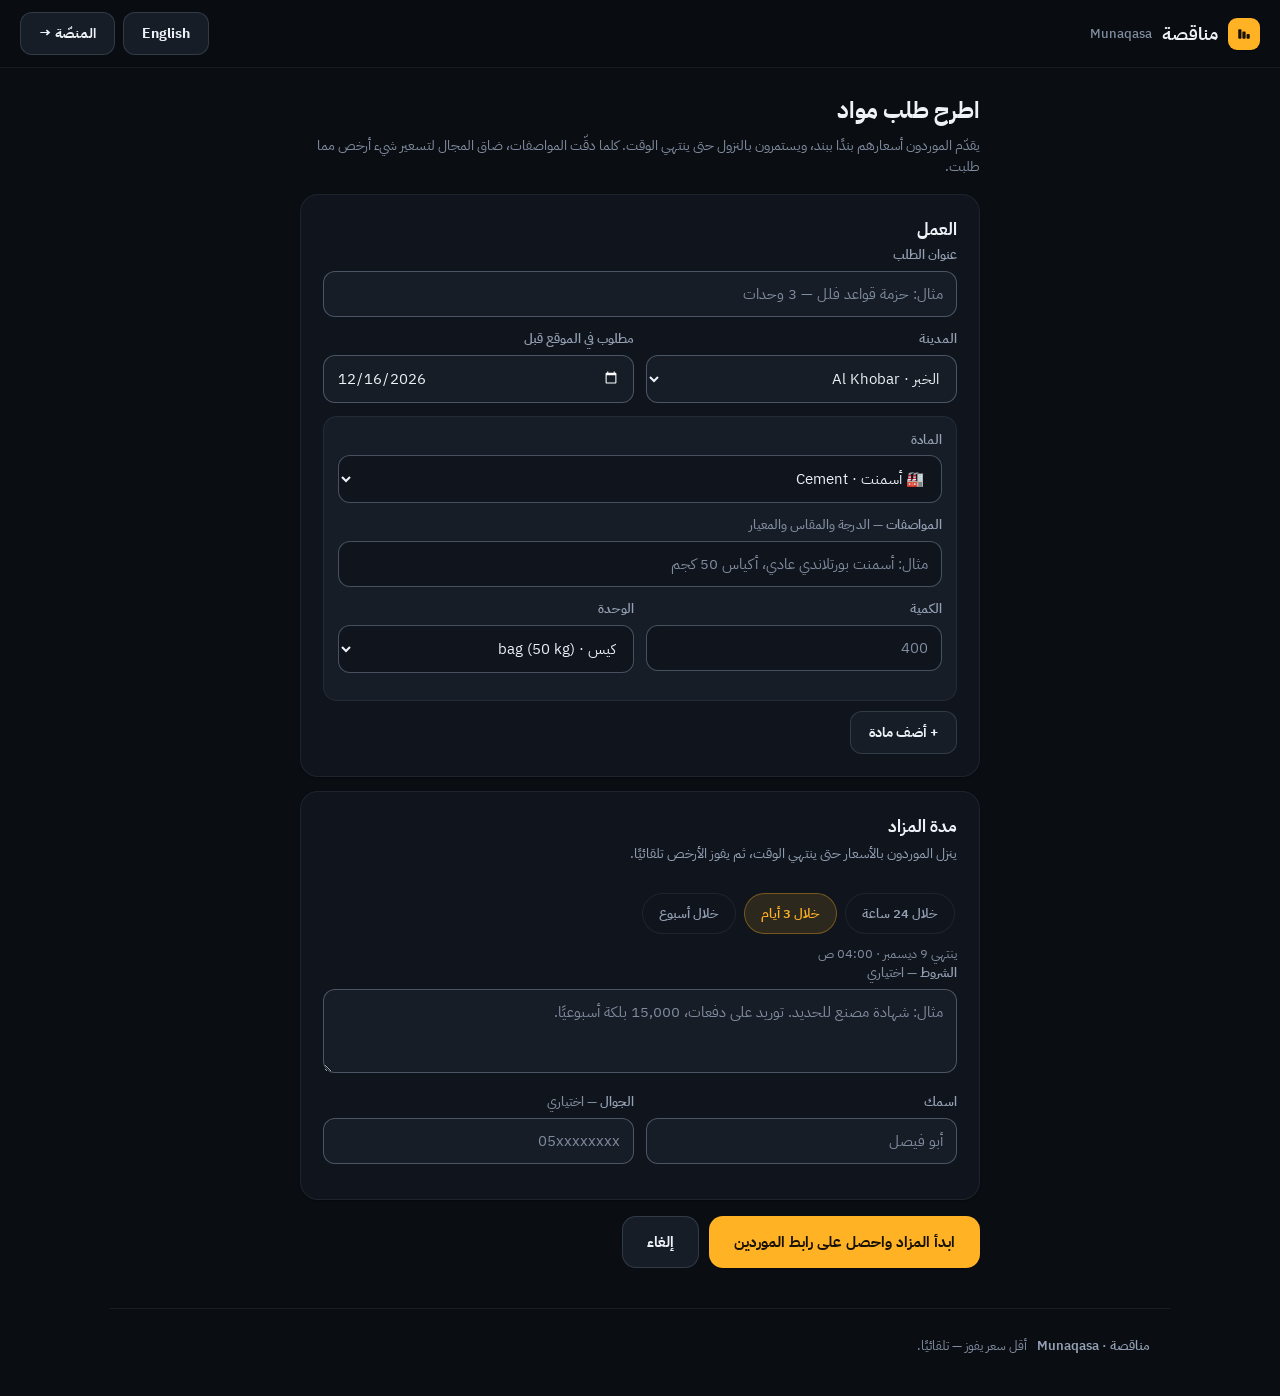
==== commit 39251902: "deploy: 73b2169e81be41cb0c35a4e72a8315452e1c5406" ====
--- a/post.html
+++ b/post.html
@@ -22,7 +22,7 @@
 <link rel="preconnect" href="https://fonts.googleapis.com" />
 <link rel="preconnect" href="https://fonts.gstatic.com" crossorigin />
 <link href="https://fonts.googleapis.com/css2?family=Inter:wght@400;500;600;700&family=IBM+Plex+Sans+Arabic:wght@400;500;600;700&display=swap" rel="stylesheet" />
-<link rel="stylesheet" href="styles.css?v=__BUILD__" />
+<link rel="stylesheet" href="styles.css?v=73b2169e" />
 </head>
 <body data-i18n-title="title.post">
   <header class="top">
@@ -94,11 +94,11 @@
     <span data-i18n="foot.tag">أقل سعر يفوز — تلقائيًا.</span>
   </footer>
 
-<script src="config.js?v=__BUILD__"></script>
-<script src="i18n.js?v=__BUILD__"></script>
-<script src="core.js?v=__BUILD__"></script>
-<script src="store.js?v=__BUILD__"></script>
-<script src="seed.js?v=__BUILD__"></script>
-<script src="post.js?v=__BUILD__"></script>
+<script src="config.js?v=73b2169e"></script>
+<script src="i18n.js?v=73b2169e"></script>
+<script src="core.js?v=73b2169e"></script>
+<script src="store.js?v=73b2169e"></script>
+<script src="seed.js?v=73b2169e"></script>
+<script src="post.js?v=73b2169e"></script>
 </body>
 </html>
--- a/styles.css
+++ b/styles.css
@@ -6,6 +6,7 @@
    there. Numbers are always tabular. */
 
 :root{
+  color-scheme:dark;
   --bg:#0a0e13;
   --surface:#10151d;
   --surface-2:#161d27;
@@ -14,7 +15,7 @@
   --line-strong:rgba(148,163,184,.22);
   --text:#eef2f7;
   --muted:#94a0b4;
-  --faint:#5f6b7f;
+  --faint:#808c9f;
   --accent:#ffb224;
   --accent-soft:rgba(255,178,36,.12);
   --accent-line:rgba(255,178,36,.35);
@@ -31,7 +32,7 @@
   --ring:0 0 0 2px var(--bg),0 0 0 4px var(--accent);
 }
 *{box-sizing:border-box;margin:0;padding:0}
-html{scroll-behavior:smooth}
+html{scroll-behavior:smooth;scroll-padding-top:64px}
 body{
   font-family:'IBM Plex Sans Arabic','Inter',system-ui,-apple-system,'Segoe UI',sans-serif;
   background:var(--bg);color:var(--text);line-height:1.5;
@@ -75,7 +76,7 @@
 }
 .btn:hover{filter:brightness(1.06)}
 .btn:active{transform:translateY(1px)}
-.btn:disabled{opacity:.45;cursor:not-allowed}
+.btn:disabled{opacity:1;background:var(--surface-3);color:var(--faint);box-shadow:none;cursor:not-allowed}
 .btn-ghost{background:var(--surface-2);border-color:var(--line-strong);color:var(--text);box-shadow:none}
 .btn-ghost:hover{filter:none;background:var(--surface-3)}
 .btn-lg{padding:14px 24px;font-size:15px;border-radius:14px}
@@ -92,6 +93,12 @@
     var(--surface);
   background-size:auto,44px 44px,44px 44px,auto;
 }
+.hero{display:grid;grid-template-columns:minmax(0,1.15fr) minmax(300px,1fr);gap:6px 34px}
+.hero > *{grid-column:1}
+.hero #live-hero{grid-column:2;grid-row:1/5;align-self:center}
+.hero #live-hero:empty{display:none}
+.hero:has(#live-hero:empty){grid-template-columns:1fr}
+.hero .how{grid-column:1/-1}
 .hero h1{font-size:clamp(26px,4.4vw,38px);line-height:1.18;font-weight:700;margin-bottom:10px;max-width:22ch}
 .hero p{color:var(--muted);font-size:15.5px;line-height:1.65;max-width:52ch}
 .hero p b{color:var(--text)}
@@ -103,14 +110,14 @@
 
 /* ---- section heads + filters -------------------------------------------------- */
 .sec-head{display:flex;align-items:baseline;gap:10px;margin:30px 0 14px}
-.sec-head h2{font-size:19px;font-weight:700}
+.sec-head h2{font-size:22px;font-weight:700}
 .sec-head span{color:var(--faint);font-size:13px;font-variant-numeric:tabular-nums}
 input[type=search]{width:100%;padding:12px 16px;border-radius:12px;border:1px solid var(--line);
   background:var(--surface);font-size:14.5px}
 input[type=search]::placeholder{color:var(--faint)}
 .chips{display:flex;gap:8px;overflow-x:auto;padding:12px 2px 4px;scrollbar-width:none;margin-bottom:12px}
 .chips::-webkit-scrollbar{display:none}
-.chip{flex:0 0 auto;padding:7px 15px;border-radius:999px;border:1px solid var(--line);
+.chip{flex:0 0 auto;padding:10px 16px;min-height:40px;border-radius:999px;border:1px solid var(--line);
   background:var(--surface);color:var(--muted);font-size:13px;font-weight:600;cursor:pointer;
   white-space:nowrap;transition:border-color .15s,color .15s,background .15s}
 .chip:hover{border-color:var(--line-strong);color:var(--text)}
@@ -123,7 +130,7 @@
   color:var(--text);text-decoration:none;box-shadow:var(--shadow-sm);
   transition:transform .16s ease,border-color .16s ease,box-shadow .16s ease}
 .tcard:hover{transform:translateY(-2px);border-color:var(--line-strong);box-shadow:var(--shadow)}
-.tcard .ref{color:var(--faint);font-size:11.5px;font-weight:600;font-variant-numeric:tabular-nums}
+.tcard .ref{color:var(--faint);font-size:12px;font-weight:600;font-variant-numeric:tabular-nums}
 .tcard h3{font-size:15.5px;font-weight:700;line-height:1.4;margin:6px 0 10px}
 .tcard .mats{display:flex;gap:6px;flex-wrap:wrap;margin-bottom:10px}
 .mtag{display:inline-flex;align-items:center;gap:5px;background:var(--surface-2);
@@ -165,21 +172,25 @@
 .field{display:block;margin-bottom:13px}
 .field > span{display:block;font-size:12.5px;font-weight:600;color:var(--muted);margin-bottom:6px}
 .field > span em{font-style:normal;color:var(--faint);font-weight:500}
-input,select,textarea{width:100%;padding:11px 13px;border-radius:12px;border:1px solid var(--line);
+input,select,textarea{width:100%;padding:11px 13px;border-radius:12px;border:1px solid rgba(148,163,184,.42);
   background:var(--surface-2);font-size:14.5px;transition:border-color .15s}
 input:hover,select:hover,textarea:hover{border-color:var(--line-strong)}
 input:focus,select:focus,textarea:focus{outline:none;border-color:var(--accent);box-shadow:0 0 0 3px var(--accent-soft)}
 input::placeholder,textarea::placeholder{color:var(--faint)}
 textarea{min-height:84px;resize:vertical;line-height:1.6}
-input[type=number],input[type=tel]{direction:ltr;text-align:end;font-variant-numeric:tabular-nums}
+input[type=number],input[type=tel]{direction:ltr;text-align:end;font-variant-numeric:tabular-nums;
+  appearance:textfield;-moz-appearance:textfield}
+input[type=number]::-webkit-inner-spin-button,input[type=number]::-webkit-outer-spin-button{-webkit-appearance:none;margin:0}
 .hint{color:var(--faint);font-size:12.5px;line-height:1.6;margin-top:6px}
 .err{color:var(--red);font-size:13px;font-weight:600;margin-top:10px}
+
+#post-form .chips{flex-wrap:wrap;overflow-x:visible}
 
 /* line items on the post form */
 .line{background:var(--surface-2);border:1px solid var(--line);border-radius:14px;
   padding:14px;margin-bottom:10px;position:relative}
 .line input,.line select{background:var(--surface)}
-.line .rm{position:absolute;top:10px;inset-inline-end:10px;width:26px;height:26px;display:grid;
+.line .rm{position:absolute;top:6px;inset-inline-end:6px;width:40px;height:40px;display:grid;
   place-items:center;background:none;border:none;border-radius:8px;color:var(--faint);
   font-size:14px;cursor:pointer}
 .line .rm:hover{color:var(--red);background:var(--surface)}
@@ -191,13 +202,13 @@
 .sub{color:var(--faint);font-size:13.5px;line-height:1.6;margin-bottom:16px}
 .facts{display:grid;grid-template-columns:repeat(auto-fit,minmax(150px,1fr));gap:10px;margin:14px 0}
 .fact{background:var(--surface);border:1px solid var(--line);border-radius:13px;padding:12px 14px}
-.fact b{display:block;font-size:11px;color:var(--faint);font-weight:600;margin-bottom:4px}
+.fact b{display:block;font-size:12px;color:var(--faint);font-weight:600;margin-bottom:4px}
 .fact span{font-size:14.5px;font-weight:700;font-variant-numeric:tabular-nums}
 
 table{width:100%;border-collapse:collapse;font-size:13.5px}
 th,td{text-align:start;padding:10px;border-bottom:1px solid var(--line);vertical-align:top}
 tbody tr:last-child td{border-bottom:none}
-th{color:var(--faint);font-size:11px;font-weight:600;white-space:nowrap}
+th{color:var(--faint);font-size:12px;font-weight:600;white-space:nowrap}
 td.num,th.num{text-align:end;white-space:nowrap;font-variant-numeric:tabular-nums}
 .scroll-x{overflow-x:auto;-webkit-overflow-scrolling:touch;margin:0 -22px;padding:0 22px}
 .spec{color:var(--muted);font-size:12.5px;line-height:1.5;margin-top:2px}
@@ -209,14 +220,18 @@
   border-radius:var(--radius-lg);padding:26px 22px;text-align:center;margin-bottom:14px;
   background:radial-gradient(420px 200px at 50% -30%,rgba(61,220,132,.14),transparent 70%),var(--surface)}
 .ticker.empty{background:var(--surface);border-style:dashed;border-color:var(--line-strong)}
+.ticker.won{border-color:var(--accent-line);
+  background:radial-gradient(420px 200px at 50% -30%,rgba(255,178,36,.16),transparent 70%),var(--surface)}
+.ticker-price .cur,.lh-price .cur{font-size:.45em;font-weight:600;color:var(--muted)}
 .ticker-label{font-size:12px;font-weight:700;color:var(--muted)}
 .ticker-price{font-size:clamp(36px,7vw,52px);font-weight:700;line-height:1.15;margin:8px 0 2px;
-  font-variant-numeric:tabular-nums;direction:ltr;unicode-bidi:embed}
+  font-variant-numeric:tabular-nums}
 .ticker-who{font-size:14px;font-weight:600;color:var(--muted)}
 .ticker-who b{color:var(--text)}
 .ticker-clock{margin-top:12px;display:inline-block;padding:5px 14px;border-radius:999px;
-  background:var(--accent-soft);border:1px solid var(--accent-line);font-size:13px;
-  font-weight:700;color:var(--accent);font-variant-numeric:tabular-nums}
+  background:var(--surface-2);border:1px solid var(--line-strong);font-size:13px;
+  font-weight:700;color:var(--muted);font-variant-numeric:tabular-nums}
+.ticker-clock.closing{background:var(--accent-soft);border-color:var(--accent-line);color:var(--accent)}
 .ticker p{color:var(--muted);font-size:13.5px;line-height:1.6;max-width:48ch;margin:8px auto 0}
 .pulse{color:var(--green);font-weight:600;animation:blink 2s ease-in-out infinite}
 .ticker-label .pulse{font-size:11px}
@@ -239,7 +254,8 @@
 .rank.first{background:var(--accent);border-color:transparent;color:var(--accent-ink)}
 tr.winner td{background:var(--accent-soft)}
 tr.winner td:first-child{border-inline-start:3px solid var(--accent)}
-tr.partial td{opacity:.6}
+tr.partial td{color:var(--muted)}
+tr.winner .who span{color:var(--muted)}
 .best{color:var(--green);font-weight:700}
 
 /* price-drop history: a quiet timeline */
@@ -250,7 +266,7 @@
 .history li::before{content:'';width:8px;height:8px;border-radius:50%;background:var(--surface-3);
   border:2px solid var(--line-strong);align-self:center;flex:0 0 auto}
 .history li:first-child::before{background:var(--green);border-color:var(--green)}
-.h-price{font-weight:700;font-variant-numeric:tabular-nums;min-width:104px;direction:ltr;unicode-bidi:embed}
+.h-price{font-weight:700;font-variant-numeric:tabular-nums;min-width:104px}
 .history li:first-child .h-price{color:var(--green)}
 .h-who{flex:1;color:var(--muted)}
 .h-when{color:var(--faint);font-size:12px;white-space:nowrap;font-variant-numeric:tabular-nums}
@@ -270,7 +286,7 @@
 .bidline:last-of-type{border-bottom:none}
 .bidline .what b{font-size:14px}
 .linesum{color:var(--faint);font-size:12px;text-align:end;margin-top:5px;min-height:16px;
-  font-variant-numeric:tabular-nums;direction:ltr;unicode-bidi:embed}
+  font-variant-numeric:tabular-nums}
 [dir=rtl] .linesum{text-align:start}
 .totals{background:var(--surface-2);border:1px solid var(--line);border-radius:14px;
   padding:16px;margin-top:16px}
@@ -292,6 +308,15 @@
 .swipe{display:none}
 @media (max-width:760px){
   .swipe{display:block;margin:0 0 8px}
+  .hero{display:block}
+  input,select,textarea{font-size:16px}
+  input[type=search]{font-size:16px}
+  .top nav .btn{min-height:40px}
+  .btn-row{flex-direction:column;align-items:stretch}
+  .btn-row .btn-lg{width:100%}
+  .btn-row .btn-ghost{background:transparent;border-color:transparent}
+  .cmp th:nth-child(4),.cmp td:nth-child(4),
+  .cmp th:nth-child(5),.cmp td:nth-child(5){display:none}
   .wrap{padding:18px 14px 36px}
   .top{padding:10px 14px}
   .top nav .btn{padding:8px 13px;font-size:13px}
@@ -306,3 +331,57 @@
   .bidline input{text-align:start}
   .foot-site{padding:22px 14px 32px}
 }
+
+/* ---- landing: stats, spotlight, trust, band, FAQ ---------------------------- */
+.stats{display:flex;gap:26px;flex-wrap:wrap;align-items:flex-end;margin-top:22px;
+  padding-top:20px;border-top:1px solid var(--line)}
+.stats div b{display:block;font-size:26px;font-weight:700;font-variant-numeric:tabular-nums}
+.stats div b.drop{color:var(--green)}
+.stats div span{color:var(--faint);font-size:12.5px}
+.stats-note{flex-basis:100%;color:var(--faint);font-size:12px;margin-top:2px}
+
+.live-hero{display:block;margin-top:18px;background:rgba(10,14,19,.55);
+  border:1px solid var(--green-line);border-radius:14px;padding:16px 18px;
+  text-decoration:none;color:var(--text);transition:border-color .15s,transform .15s}
+.live-hero:hover{transform:translateY(-2px);border-color:var(--green)}
+.lh-top{display:flex;align-items:center;gap:10px}
+.lh-count{margin-inline-start:auto;color:var(--muted);font-size:12.5px;font-weight:600}
+.lh-name{font-size:15px;font-weight:700;margin:9px 0 6px}
+.lh-row{display:flex;align-items:baseline;gap:14px;flex-wrap:wrap}
+.lh-price{font-size:26px;font-weight:700;font-variant-numeric:tabular-nums}
+.lh-clock{color:var(--accent);font-size:12.5px;font-weight:700;font-variant-numeric:tabular-nums}
+.lh-cta{display:inline-block;margin-top:10px;color:var(--green);font-size:13px;font-weight:700}
+
+.demo-tag{display:inline-block;font-size:10.5px;font-weight:700;color:var(--muted);
+  background:var(--surface-2);border:1px solid var(--line-strong);
+  border-radius:6px;padding:1px 7px;vertical-align:1px}
+.demo-note{background:var(--surface);border:1px solid var(--line);border-radius:12px;
+  padding:10px 14px;margin:0 0 14px}
+
+.trust{margin-top:34px}
+.trust-grid{display:grid;grid-template-columns:repeat(auto-fit,minmax(220px,1fr));gap:12px}
+.trust-grid div{background:var(--surface);border:1px solid var(--line);border-radius:14px;padding:16px 17px}
+.trust-grid b{display:block;font-size:14.5px;font-weight:700;margin-bottom:5px;color:var(--accent)}
+.trust-grid span{color:var(--muted);font-size:13px;line-height:1.6}
+
+.band{margin-top:34px;display:flex;align-items:center;gap:24px;flex-wrap:wrap;
+  background:linear-gradient(135deg,var(--surface-2),var(--surface));
+  border:1px solid var(--line);border-radius:var(--radius-lg);padding:26px 28px}
+.band div{flex:1 1 320px}
+.band h2{font-size:19px;font-weight:700;margin-bottom:6px}
+.band p{color:var(--muted);font-size:14px;line-height:1.65;max-width:56ch}
+
+.faq{margin-top:34px}
+.faq details{background:var(--surface);border:1px solid var(--line);border-radius:14px;
+  margin-bottom:8px;overflow:hidden}
+.faq summary{cursor:pointer;list-style:none;padding:15px 18px;font-size:14.5px;font-weight:700;
+  display:flex;align-items:center;gap:10px}
+.faq summary::-webkit-details-marker{display:none}
+.faq summary::after{content:'+';margin-inline-start:auto;color:var(--faint);font-size:18px;
+  font-weight:400;transition:transform .15s}
+.faq details[open] summary::after{transform:rotate(45deg)}
+.faq details p{padding:0 18px 16px;color:var(--muted);font-size:13.5px;line-height:1.7;max-width:66ch}
+
+/* the moment a lower price lands while you watch */
+.ticker.just-dropped{animation:pricedrop 1.2s ease}
+@keyframes pricedrop{0%{box-shadow:0 0 0 0 rgba(61,220,132,.45)}100%{box-shadow:0 0 0 26px rgba(61,220,132,0)}}
